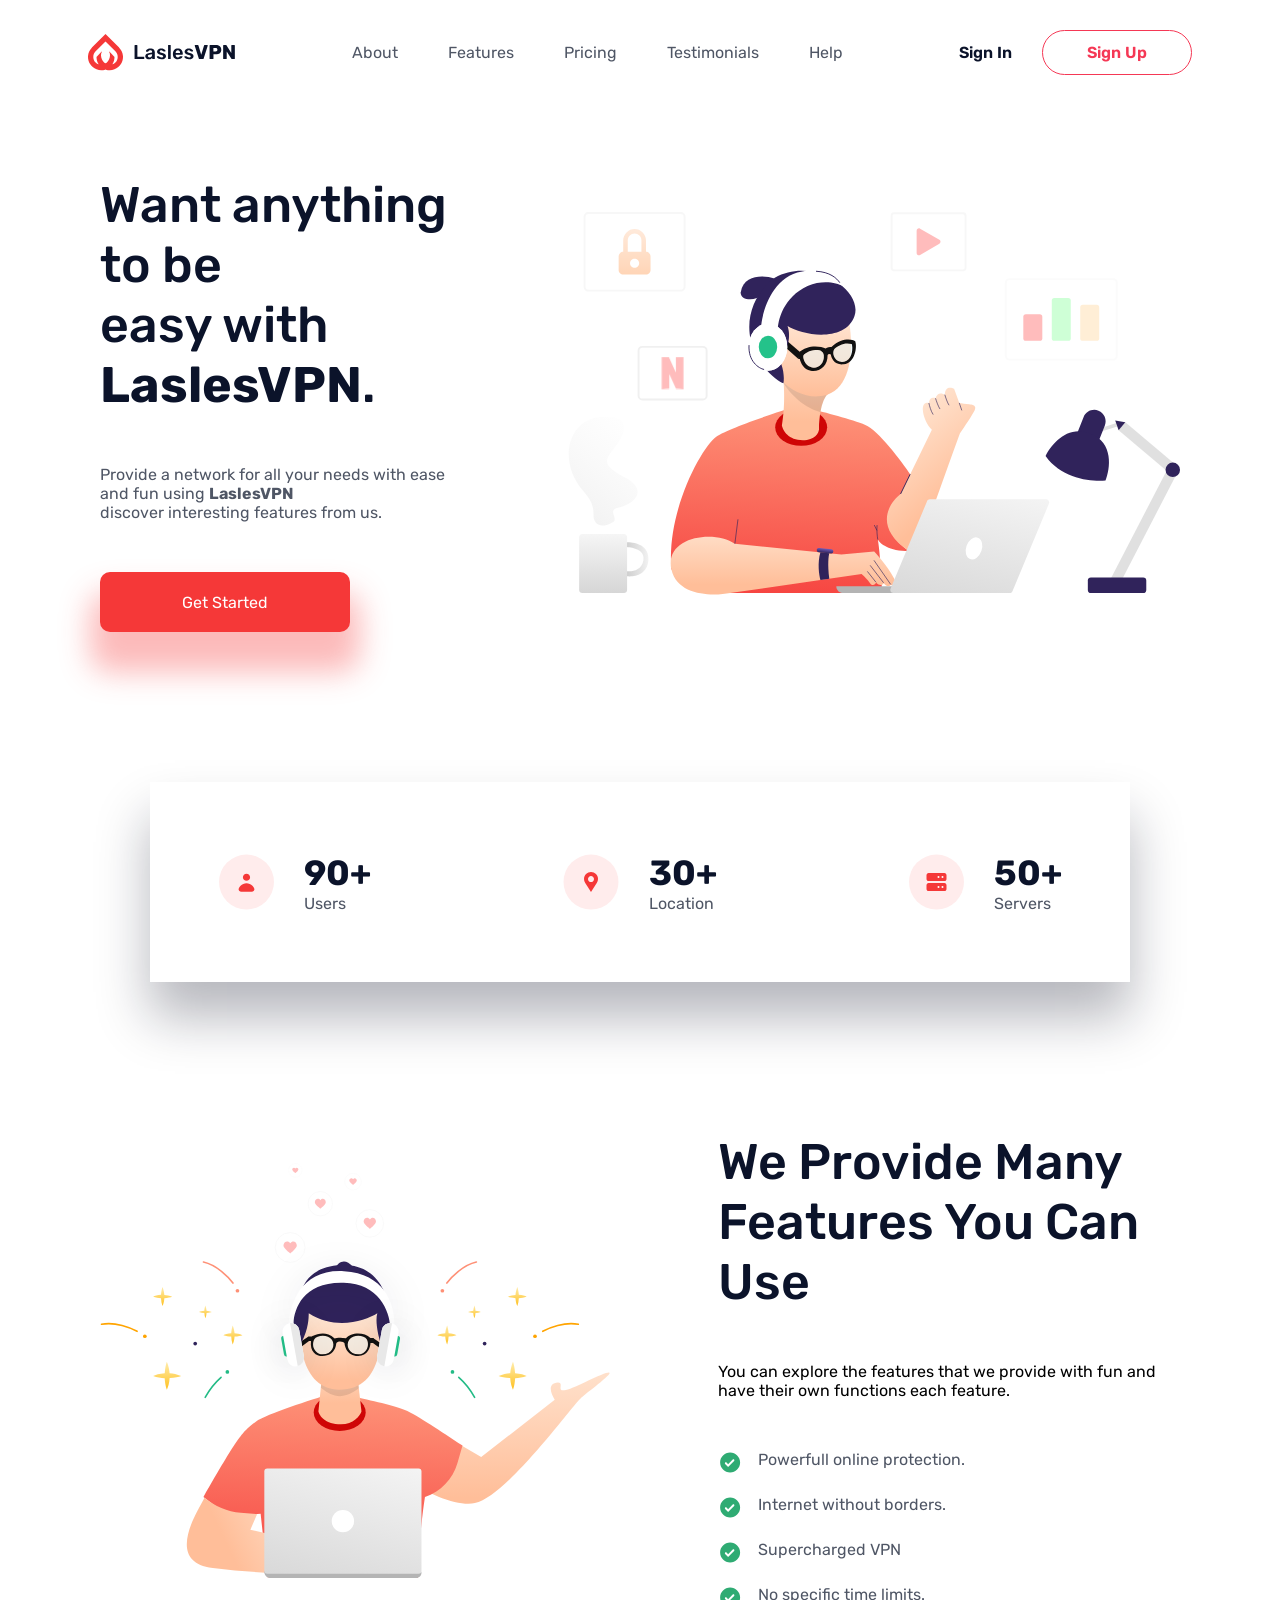
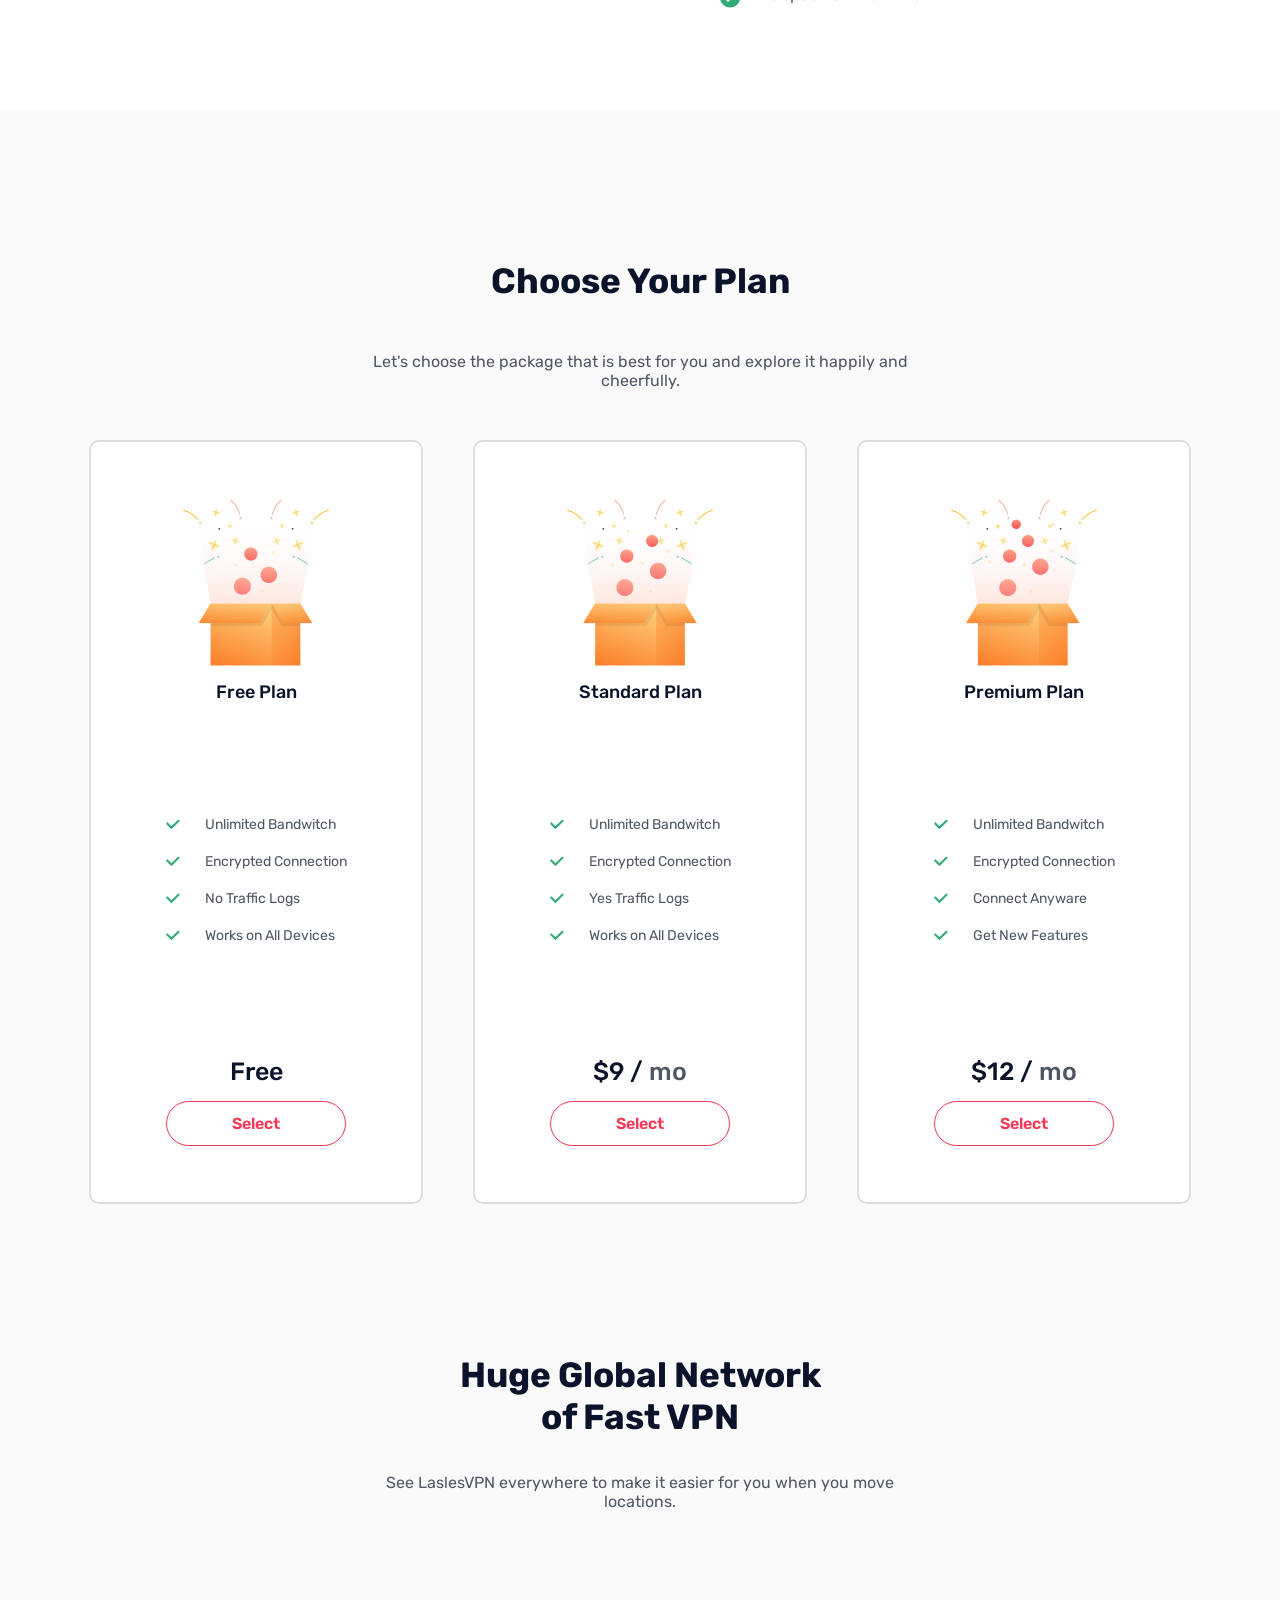
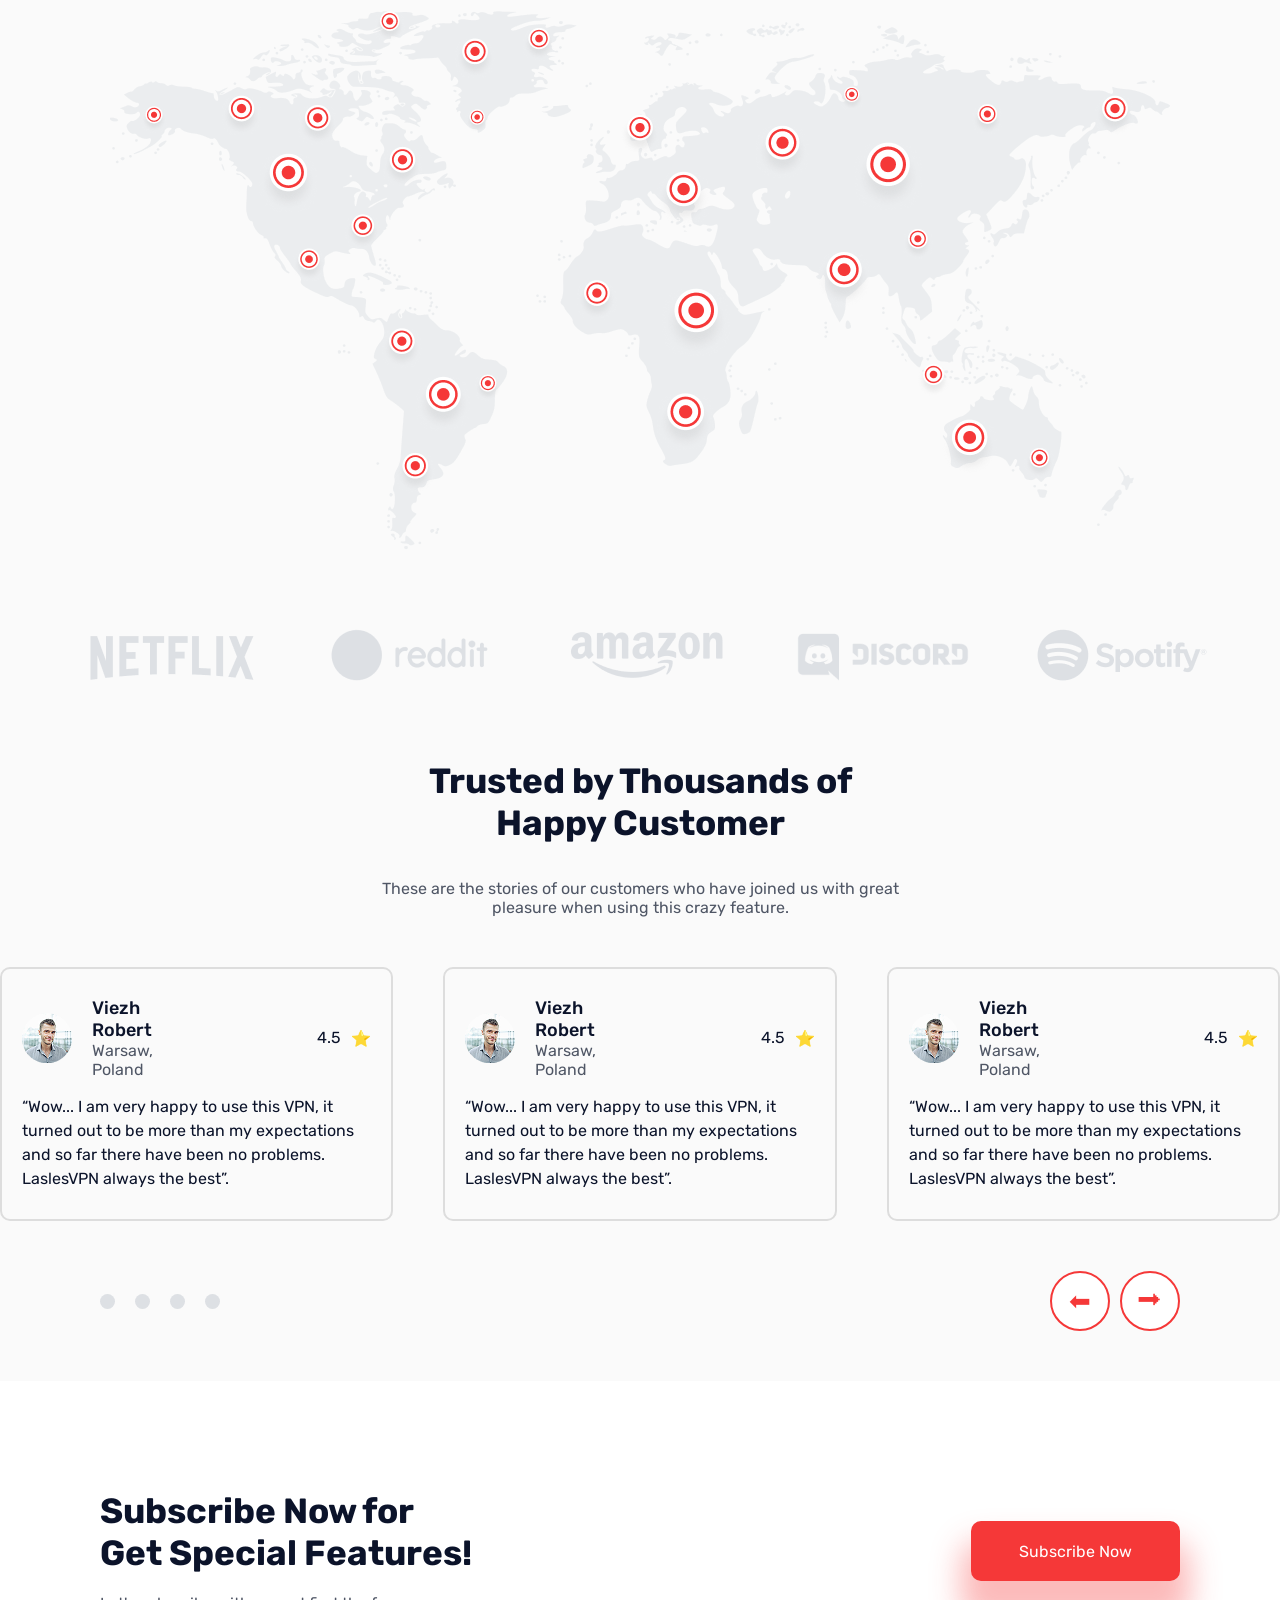
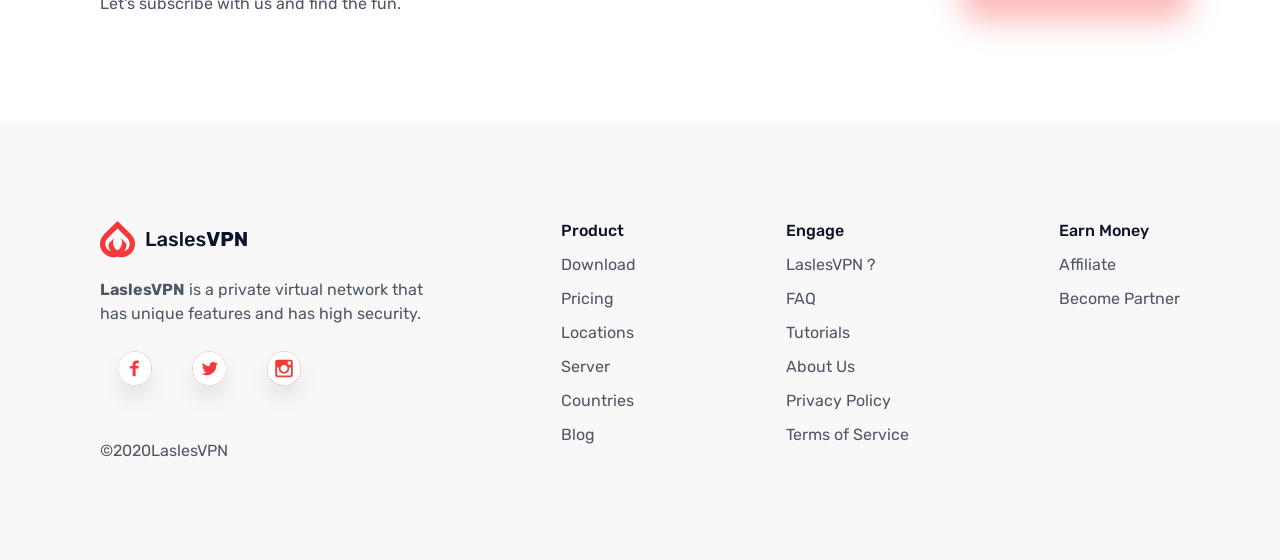
==== index.html @ 9d699ddc "Учебная практика, готовая верстка без адаптива" ====
<!DOCTYPE html>
<html lang="en">

<head>
    <meta charset="UTF-8">
    <meta name="viewport" content="width=device-width, initial-scale=1.0">
    <title>Document</title>
    <link rel="stylesheet" href="style.css">
</head>

<body>
    <section>
        <header>
            <img src="img/Logo.svg" alt="logo">
            <nav>
                <a href="#">About</a>
                <a href="#">Features</a>
                <a href="#">Pricing</a>
                <a href="#">Testimonials</a>
                <a href="#">Help</a>
            </nav>
            <dev class="sign">
                <button class="signIn">Sign In</button>
                <button class="signUp">Sign Up</button>
            </dev>
        </header>
        <section class="firstBlock">
            <div class="textFB">
                <h1>Want anything to be<br> easy with <strong>LaslesVPN</strong>.</h1>
                <h3>Provide a network for all your needs with ease and fun using <strong>LaslesVPN</strong><br> discover
                    interesting
                    features from us.</h3>
                <button class="BigRedBut">Get Started</button>
            </div>
            <img src="img/Illustration 1.svg" alt="Illustration">
        </section>
        <section class="firstDawnBlock">
            <div class="allInfoDawnBlock">
                <div class="infoDawnBlock">
                    <img src="img/Icon/user.svg" alt="">
                    <div>
                        <h2>90+</h2>
                        <h3>Users</h3>
                    </div>
                </div>
                <div class="infoDawnBlock">
                    <img src="img/Icon/location.svg" alt="location">
                    <div>
                        <h2>30+</h2>
                        <h3>Location</h3>
                    </div>
                </div>
                <div class="infoDawnBlock">
                    <img src="img/Icon/Server.svg" alt="Server">
                    <div>
                        <h2>50+</h2>
                        <h3>Servers</h3>
                    </div>
                </div>
            </div>
        </section>
        <section class="firstBlock">
            <img src="img/Illustration 2.svg" alt="Illustration">
            <div class="textFB">
                <h1>We Provide Many <br> Features You Can Use</h1>
                You can explore the features that we provide with fun and <br>have their own functions each feature.
                <div style="display: flex; flex-direction: column; gap: 20px;">
                    <div class="galochki">
                        <img src="img/Icon/Group 1120.svg" alt="ye">
                        <h3>Powerfull online protection.</h3>
                    </div>
                    <div class="galochki">
                        <img src="img/Icon/Group 1120.svg" alt="ye">
                        <h3>Internet without borders.</h3>
                    </div>
                    <div class="galochki">
                        <img src="img/Icon/Group 1120.svg" alt="ye">
                        <h3>Supercharged VPN</h3>
                    </div>
                    <div class="galochki">
                        <img src="img/Icon/Group 1120.svg" alt="ye">
                        <h3>No specific time limits.</h3>
                    </div>
                </div>
            </div>
        </section>
        <section style="background-color:#fafafa;">
            <section class="secondBlock">
                <h2>Choose Your Plan</h2>
                <h3>Let's choose the package that is best for you and explore it happily and<br> cheerfully.</h3>
                <article class="allCard">
                    <div class="card">
                        <div class="boxCard">
                            <img src="img/Free.png" alt="free">
                            <div class="titleCard">Free Plan</div>
                        </div>
                        <div class="liCard">
                            <li>
                                <img src="img/Icon/miniGalochka.svg">
                                Unlimited Bandwitch
                            </li>
                            <li>
                                <img src="img/Icon/miniGalochka.svg">
                                Encrypted Connection
                            </li>
                            <li>
                                <img src="img/Icon/miniGalochka.svg">
                                No Traffic Logs
                            </li>
                            <li>
                                <img src="img/Icon/miniGalochka.svg">
                                Works on All Devices
                            </li>
                        </div>
                        <div class="botCard">
                            <div class="price">Free</div>
                            <button class="ButCard">Select</button>
                        </div>
                    </div>
                    <div class="card">
                        <div class="boxCard">
                            <img src="img/Standard.png" alt="Standard">
                            <div class="titleCard">Standard Plan</div>
                        </div>
                        <div class="liCard">
                            <li>
                                <img src="img/Icon/miniGalochka.svg">
                                Unlimited Bandwitch
                            </li>
                            <li>
                                <img src="img/Icon/miniGalochka.svg">
                                Encrypted Connection
                            </li>
                            <li>
                                <img src="img/Icon/miniGalochka.svg">
                                Yes Traffic Logs
                            </li>
                            <li>
                                <img src="img/Icon/miniGalochka.svg">
                                Works on All Devices
                            </li>

                        </div>
                        <div class="botCard">
                            <div class="price">$9 / <g>mo</g>
                            </div>
                            <button class="ButCard">Select</button>
                        </div>
                    </div>
                    <div class="card">
                        <div class="boxCard">
                            <img src="img/Premium.png" alt="Premium">
                            <div class="titleCard">Premium Plan</div>
                        </div>
                        <div class="liCard">
                            <li>
                                <img src="img/Icon/miniGalochka.svg">
                                Unlimited Bandwitch
                            </li>
                            <li>
                                <img src="img/Icon/miniGalochka.svg">
                                Encrypted Connection
                            </li>
                            <li>
                                <img src="img/Icon/miniGalochka.svg">
                                Connect Anyware
                            </li>
                            <li>
                                <img src="img/Icon/miniGalochka.svg">
                                Get New Features
                            </li>

                        </div>
                        <div class="botCard">
                            <div class="price">$12 / <g>mo</g>
                            </div>
                            <button class="ButCard">Select</button>
                        </div>
                    </div>
                </article>
            </section>
            <section class="thirdBlock">
                <div class="centerTitle">
                    <h2>Huge Global Network <br> of Fast VPN</h2>
                    <h3>See LaslesVPN everywhere to make it easier for you when you move <br>locations.</h3>
                </div>
                <img src="img/Huge Global.png" alt="map">
            </section>
            <section class="sponsor">
                <img src="img/Sponsored.png" alt="sponsored">
            </section>
            <section class="commentSection">
                <div class="centerTitle">
                    <h2>Trusted by Thousands of <br>Happy Customer</h2>
                    <h3>These are the stories of our customers who have joined us with great <br>pleasure when using
                        this crazy feature.</h3>
                </div>
                <div class="allComment">
                    <div class="comment">
                        <div class="userComment">

                            <div class="nameUserComment">
                                <img src="img/avatar1.png" alt="avatar1">
                                <div>
                                    <div class="titleCard">Viezh Robert</div>
                                    <h3>Warsaw, Poland</h3>
                                </div>
                            </div>
                            <div class="ratingComment">
                                <div class="textComment">4.5</div>
                                ⭐
                            </div>
                        </div>
                        <div class="textComment">“Wow... I am very happy to use this VPN, it turned out to be more
                            than my expectations and so far there have been no problems. LaslesVPN always the best”.
                        </div>
                    </div>
                    <div class="comment">
                        <div class="userComment">

                            <div class="nameUserComment">
                                <img src="img/avatar1.png" alt="avatar1">
                                <div>
                                    <div class="titleCard">Viezh Robert</div>
                                    <h3>Warsaw, Poland</h3>
                                </div>
                            </div>
                            <div class="ratingComment">
                                <div class="textComment">4.5</div>
                                ⭐
                            </div>
                        </div>
                        <div class="textComment">“Wow... I am very happy to use this VPN, it turned out to be more
                            than my expectations and so far there have been no problems. LaslesVPN always the best”.
                        </div>
                    </div>
                    <div class="comment">
                        <div class="userComment">

                            <div class="nameUserComment">
                                <img src="img/avatar1.png" alt="avatar1">
                                <div>
                                    <div class="titleCard">Viezh Robert</div>
                                    <h3>Warsaw, Poland</h3>
                                </div>
                            </div>
                            <div class="ratingComment">
                                <div class="textComment">4.5</div>
                                ⭐
                            </div>
                        </div>
                        <div class="textComment">“Wow... I am very happy to use this VPN, it turned out to be more
                            than my expectations and so far there have been no problems. LaslesVPN always the best”.
                        </div>
                    </div>
                </div>
                </div>
                <div class="listComment">
                    <div class="allDot">
                        <div class="commentDot"></div>
                        <div class="commentDot"></div>
                        <div class="commentDot"></div>
                        <div class="commentDot"></div>
                    </div>
                    <div class="swipeComment">
                        <button class="arrow">⬅</button>
                        <button class="arrow">⮕</button>
                    </div>
                </div>
            </section>

        </section>
        <section class="subscribeBlock">
            <div class="textSubscribe">
                <h2>Subscribe Now for <br>Get Special Features!</h2>
                <h3>Let's subscribe with us and find the fun.</h3>
            </div>
            <div class="BigRedBut">Subscribe Now</div>
        </section>
        <footer>
            <div class="leftFooter">
                <img src="img/Logo.svg" alt="Logo">
                <h3 style="line-height: 1.5"><strong> LaslesVPN</strong> is a private virtual network that <br> has unique features and has high
                    security.
                </h3>
                <div class="messange">
                    <img src="img/Icon/Facebook.svg" alt="Facebook">
                    <img src="img/Icon/Twitter.svg" alt="Twitter">
                    <img src="img/Icon/Instagram.svg" alt="Instagram">
                </div>
                <h3>©2020LaslesVPN</h3>
            </div>
            <div class="allLinkFooter">
                <div class="linkFooter">
                    <h3 style="color: #0B132A; font-weight: 500;">Product</h3>
                    <h3><a href="#">Download</a></h3>
                    <h3><a href="#">Pricing</a></h3>
                    <h3><a href="#">Locations</a></h3>
                    <h3><a href="#">Server</a></h3>
                    <h3><a href="#">Countries</a></h3>
                    <h3><a href="#">Blog</a></h3>
                </div>
                <div class="linkFooter">
                    <h3 style="color: #0B132A; font-weight: 500;">Engage</h3>
                    <h3><a href="#">LaslesVPN ?</a></h3>
                    <h3><a href="#">FAQ</a></h3>
                    <h3><a href="#">Tutorials</a></h3>
                    <h3><a href="#">About Us</a></h3>
                    <h3><a href="#">Privacy Policy</a></h3>
                    <h3><a href="#">Terms of Service</a></h3>
                </div>
                <div class="linkFooter">
                    <h3 style="color: #0B132A; font-weight: 500;">Earn Money</h3>
                    <h3><a href="#">Affiliate</a></h3>
                    <h3><a href="#">Become Partner</a></h3>
                </div>
            </div>
        </footer>
    </section>
</body>

</html>
---- style.css ----
@import url('https://fonts.googleapis.com/css2?family=Rubik:ital,wght@0,300..900;1,300..900&display=swap');

* {
    margin: 0;
    padding: 0;
    font-family: "Rubik", sans-serif;
}

header {
    margin: 30px;
    display: flex;
    justify-content: space-around;
    align-items: center;
}

nav {
    display: flex;
    gap: 50px;
}

a {
    text-decoration: none;
    color: #4F5665;
    transition: 0.5s;
}

a:hover {
    transition: 0.5s;
    color: #000000;
}

.sign {
    display: flex;
    gap: 30px;
}

.signIn {
    color: #0B132A;
    font-size: 16px;
    font-weight: 600;
    border: none;
    background-color: #fff;
    cursor: pointer;
}

.signUp {
    width: 150px;
    height: 45px;
    color: #F53855;
    font-size: 16px;
    font-weight: 600;
    border: 1px solid #F53855;
    border-radius: 50px;
    background-color: #fff;
    cursor: pointer;
    transition: 0.4s;
}

.signUp:hover {
    background-color: #F53855;
    color: #fff;
    transition: 0.4s;
}

.firstBlock {
    display: flex;
    margin: 100px;
    align-items: center;
    justify-content: center;
    gap: 10%;
}


h1 {
    color: #0B132A;
    font-size: 50px;
    font-weight: 500;

}

h2 {
    color: #0B132A;
    font-size: 35px;
}

h3 {
    font-size: 16px;
    color: #4F5665;
    font-weight: 400;
}

.textFB {
    display: flex;
    flex-direction: column;
    gap: 50px;
    align-items: baseline;
}

span {
    font-weight: 700;
}

.BigRedBut {
    background-color: #F53838;
    border: none;
    border-radius: 10px;
    width: 250px;
    height: 60px;
    color: #fff;
    cursor: pointer;
    box-shadow: 0px 30px 30px 10px #F5383859;
    font-size: 16px;
    transition: 0.4s;
    display: flex;
    align-items: center;
    justify-content: center;
}

.BigRedBut:hover {
    transition: 0.4s;
    background-color: #ff0000;
}

.firstDawnBlock {
    margin: 150px;
    display: flex;
    justify-content: center;
    align-items: center;

    height: 200px;
    background-color: #FFF;
    box-shadow: 0px 35px 50px 0px #0d10254d;
}

.infoDawnBlock {
    display: flex;
    gap: 30px;
    justify-content: center;
}

.allInfoDawnBlock {
    display: flex;
    gap: 15vw;

}

.galochki {
    display: flex;
    gap: 15px;
}

.secondBlock {

    padding: 150px;
    display: flex;
    flex-direction: column;
    gap: 50px;
    justify-content: center;
    align-items: center;
    text-align: center;
}

.card {
    height: 760px;
    width: 330px;
    background-color: #fff;
    border: 2px solid #DDDDDD;
    border-radius: 10px;
    display: flex;
    flex-direction: column;
    justify-content: space-around;
    align-items: center;


}

.titleCard {
    font-size: 18px;
    font-weight: 500;
    color: #0B132A;
}

.boxCard {
    display: flex;
    flex-direction: column;
    gap: 15px;

}

li {
    display: flex;
    gap: 25px;
    list-style-type: none;
    font-size: 14px;
    color: #4F5665;
}

.price {
    font-size: 25px;
    font-weight: 500;
    color: #0B132A;
}

.ButCard {
    width: 180px;
    height: 45px;
    color: #F53855;
    font-size: 16px;
    font-weight: 600;
    border: 1px solid #F53855;
    border-radius: 50px;
    background-color: #fff;
    cursor: pointer;
    transition: 0.4s;

}

.ButCard:hover {
    background-color: #F53838;
    color: #fff;
    transition: 0.4s;
    box-shadow: 0px 15px 50px 10px #F5383859;
}

.liCard {
    display: flex;
    flex-direction: column;
    gap: 20px;
}

.botCard {
    display: flex;
    flex-direction: column;
    gap: 15px;
}

.allCard {
    display: flex;
    gap: 50px;
}

g {
    color: #4F5665;
}

.centerTitle {
    display: flex;
    flex-direction: column;
    justify-content: center;
    align-items: center;
    text-align: center;
    gap: 35px;
}

.thirdBlock {

    display: flex;
    flex-direction: column;
    align-items: center;
    gap: 100px;

}

.sponsor {
    display: flex;
    justify-content: center;
}


.comment {
    padding: 20px;
    width: 380px;
    height: 210px;
    border: 2px solid #DDDDDD;
    border-radius: 10px;
    display: flex;
    flex-direction: column;
    justify-content: space-around;
}

.ratingComment {
    display: flex;
    align-items: center;
    gap: 10px;
}

.userComment {
    display: flex;
    align-items: center;
    justify-content: space-around;
    gap: 120px;


}

.nameUserComment {
    display: flex;
    align-items: center;
    justify-content: center;
    gap: 20px;
}

.textComment {
    color: #0B132A;
    font-size: 16px;
    line-height: 1.5
}

.commentSection {
    display: flex;
    flex-direction: column;
    gap: 50px;
}

.allComment {
    display: flex;
    justify-content: center;
    gap: 50px;
}

.commentDot {
    background-color: #DDE0E4;
    width: 15px;
    height: 15px;
    border-radius: 100px;
}

.allDot {
    display: flex;
    gap: 20px;
}

.arrow {
    color: #F53838;
    font-size: 26px;
    display: flex;
    align-items: center;
    justify-content: center;
    height: 60px;
    width: 60px;
    border: 2px solid #F53838;
    border-radius: 100px;
    background-color: #fff;
    cursor: pointer;
    transition: 0.4s;
}

.arrow:hover {
    background-color: #F53838;
    color: #fff;
}

.swipeComment {
    display: flex;
    align-items: center;
    justify-content: center;
    gap: 10px;

}

.listComment {
    padding-right: 100px;
    padding-left: 100px;
    display: flex;
    justify-content: space-between;
    align-items: center;
    margin-bottom: 50px;
}

.subscribeBlock {
    padding: 100px;
    display: flex;
    justify-content: space-between;
    align-items: center;
}

footer {
    background-color: #F8F8F8;
    display: flex;
    padding: 100px;
    justify-content: space-between;
}


.textSubscribe {
    width: 1040px;
    height: 140px;
    display: flex;
    flex-direction: column;
    justify-content: center;
    gap: 20px;

}

.allLinkFooter {
    display: flex;
    gap: 150px;
}

.linkFooter {
    display: flex;
    flex-direction: column;
    gap: 15px
}

.leftFooter {
    display: flex;
    flex-direction: column;
    align-items: baseline;
    gap: 20px;
}
@media (min-width: 992px) and (max-width: 1199px) {

.header {
        flex-direction :column ; /* Изменение направления на колонку */
        align-items:center ; /* Центрирование элементов по оси Y */
}
    
.firstBlock {
        margin-left:auto ;
        margin-right:auto ;
        margin-top :80px ; /* Уменьшение отступа */
        margin-bottom :80px ; /* Уменьшение отступа */
        gap :5% ; /* Уменьшение промежутка между элементами */
        flex-direction :column ; /* Изменение направления на колонку */
}
    
.secondBlock, .thirdBlock, .commentSection, .subscribeBlock, footer {  
       padding-top :80 px ;
       padding-bottom :80 px ;
}
    
.card {
        height :600px ; /* Уменьшение высоты карточки */
        width :300px ; /* Уменьшение ширины карточки */
}
    
.titleCard, .price {  
       font-size :20 px ; /* Увеличение размера шрифта заголовка карточки и цены */
}
    
.commentSection {  
       padding-left :20% ; /* Увеличение отступа слева для секции комментариев */
       padding-right :20% ; /* Увеличение отступа справа для секции комментариев */
}
    
.textSubscribe {  
       width:auto ;
       height:auto ;
       gap:auto ;
}
    
.allLinkFooter {  
       gap:auto ;
}
    
.linkFooter {  
       gap:auto ;
}
    
.leftFooter {  
       gap:auto ;
}
}
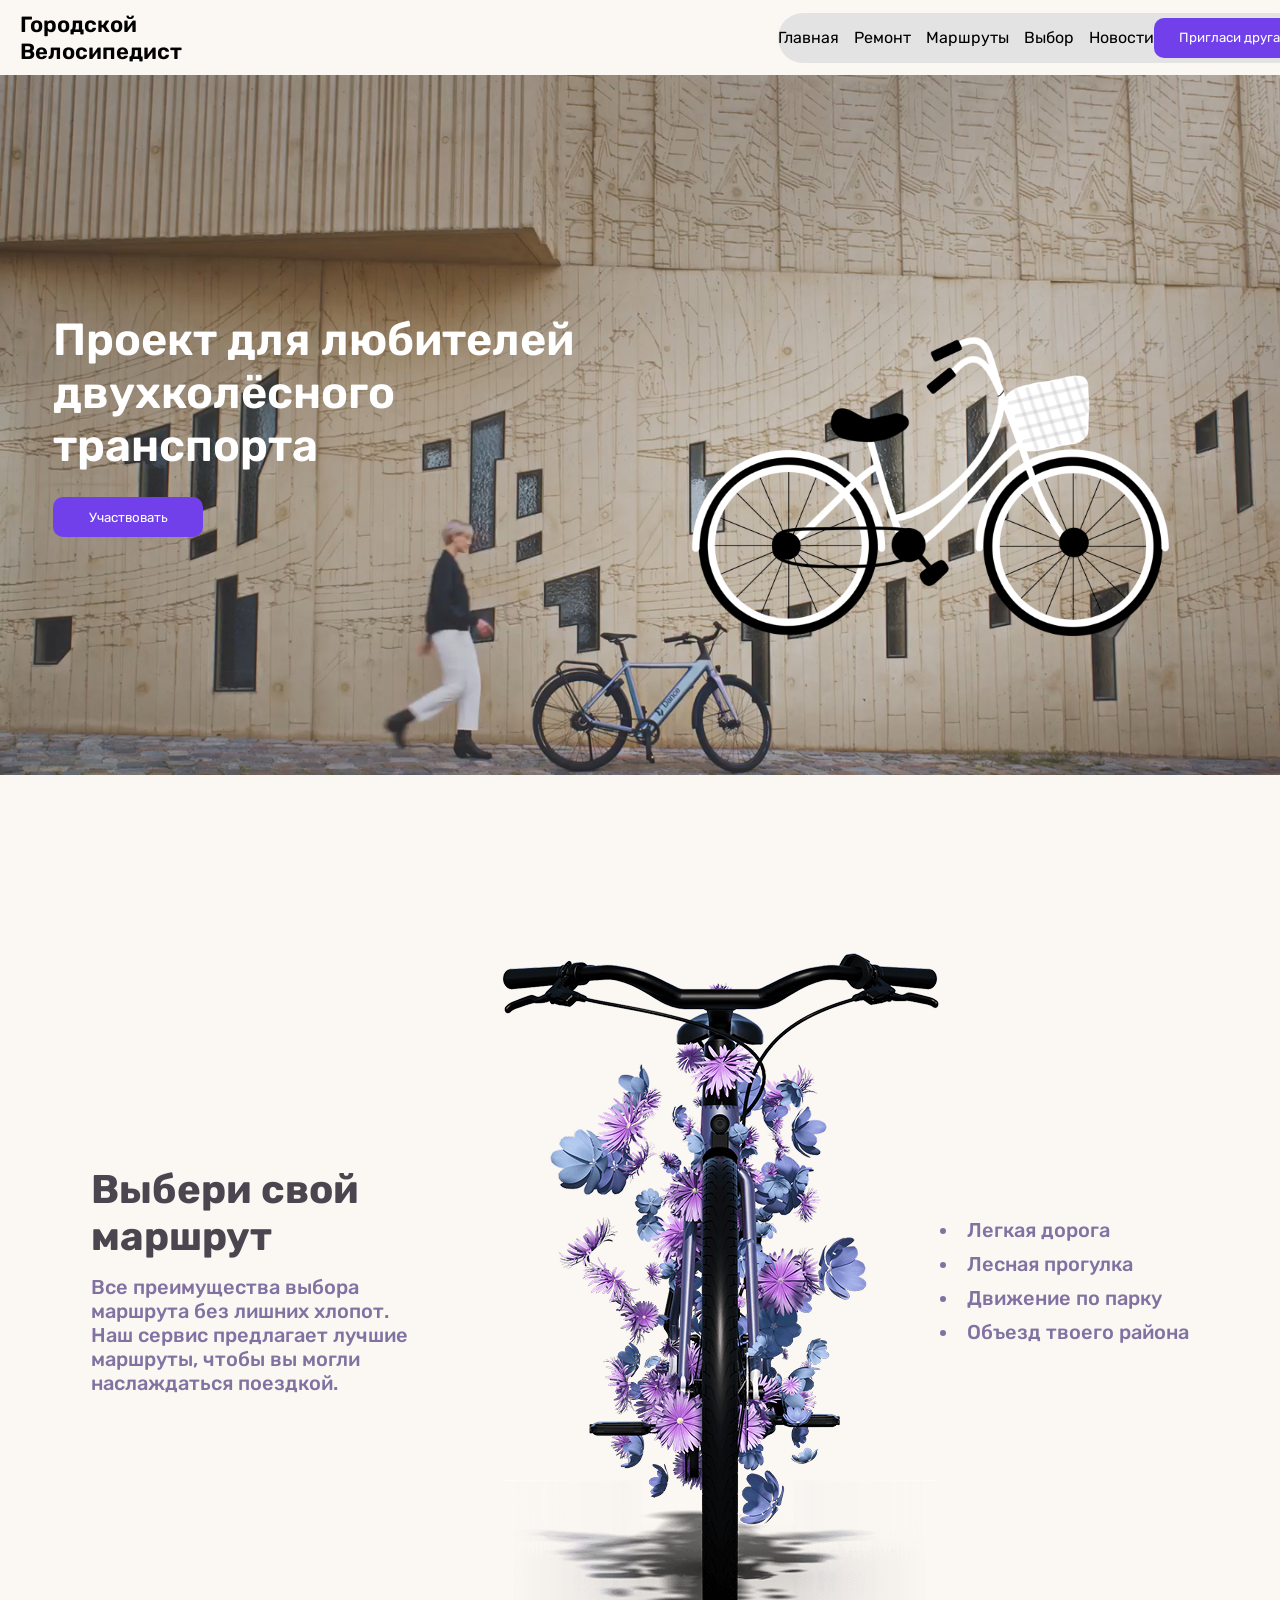
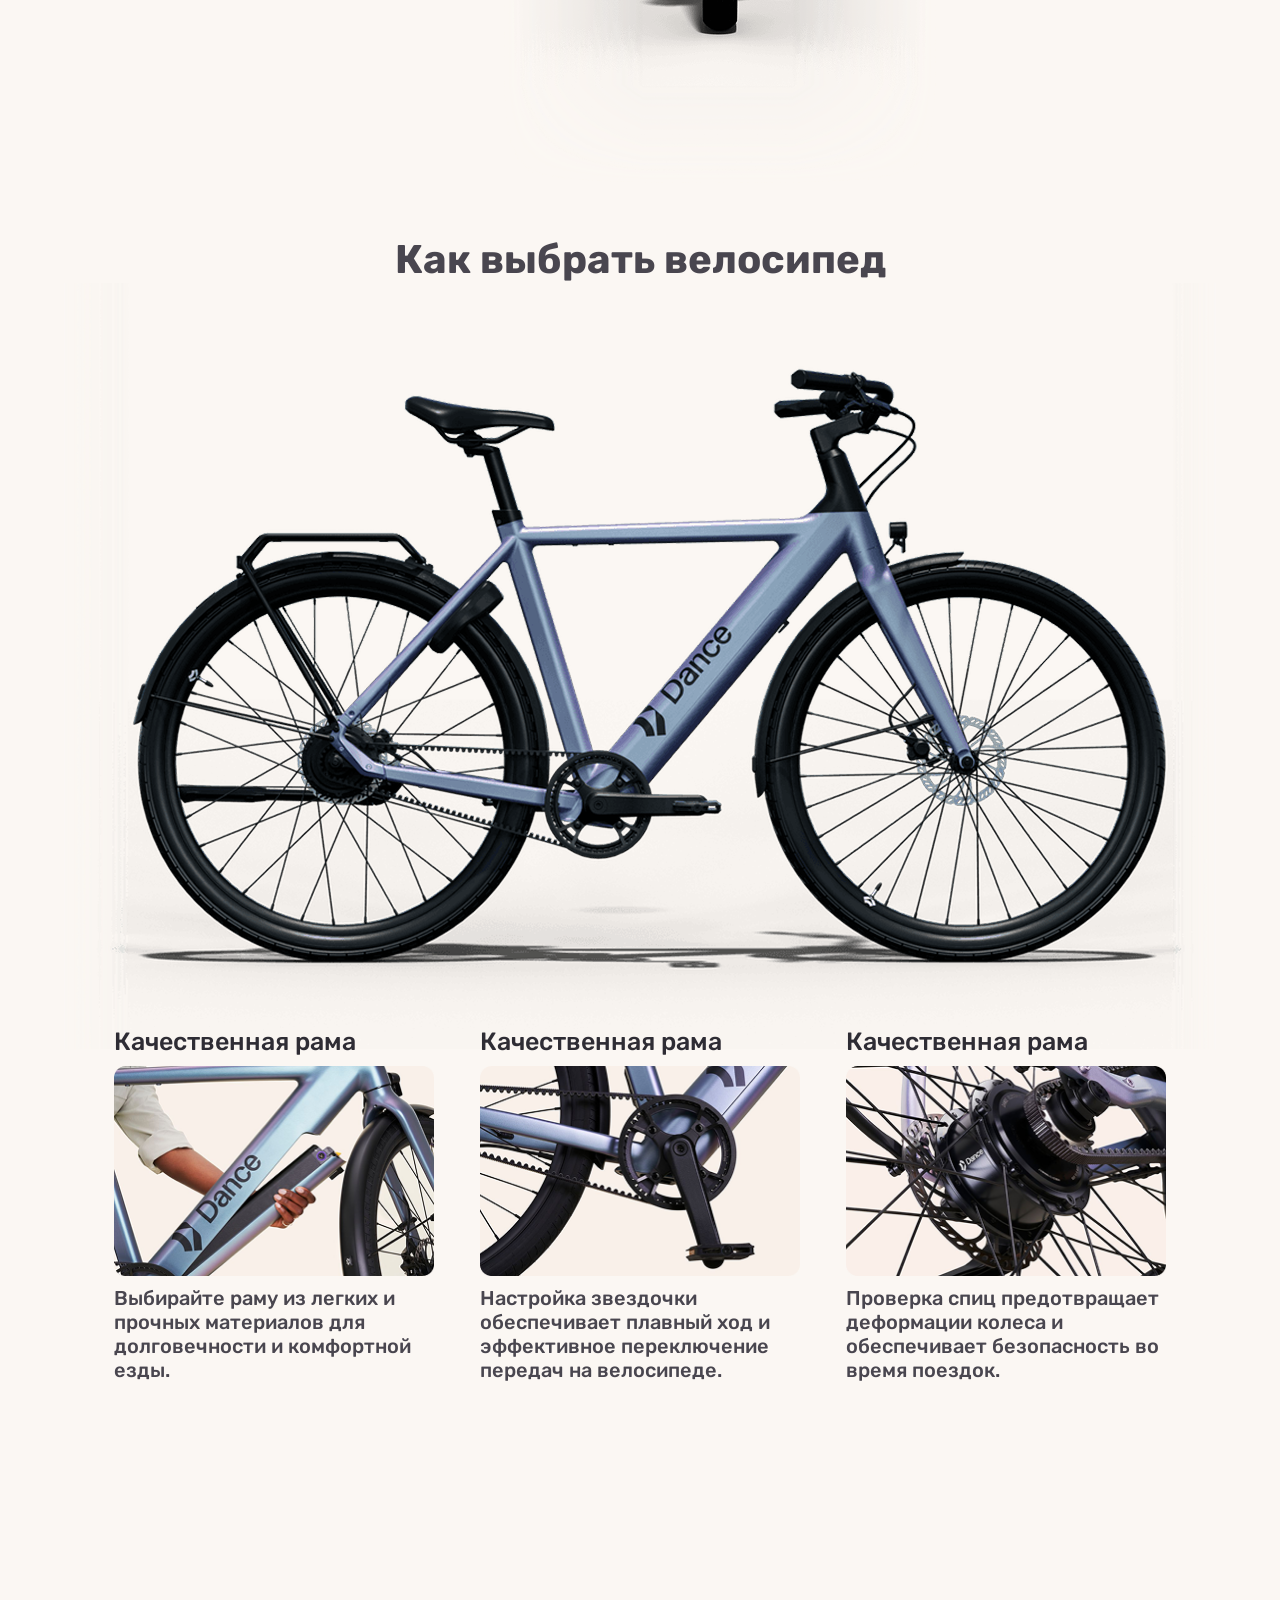
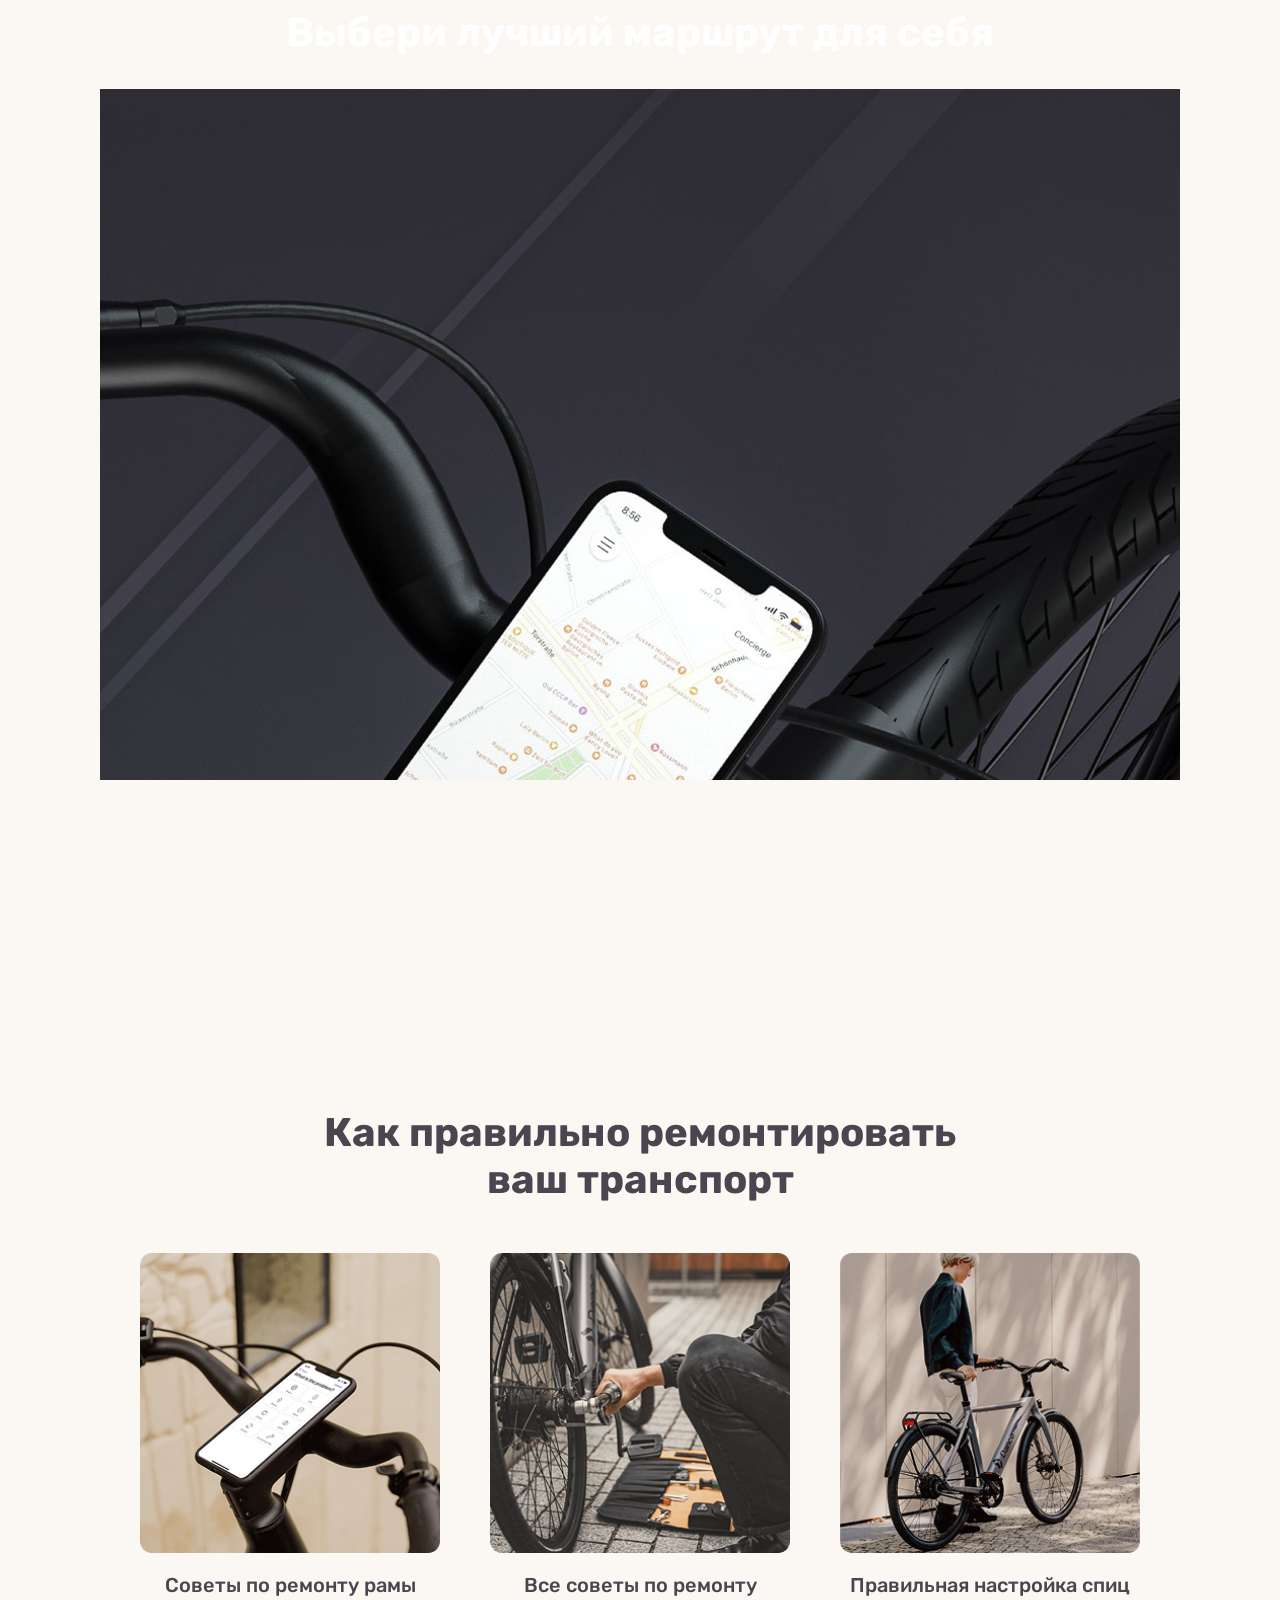
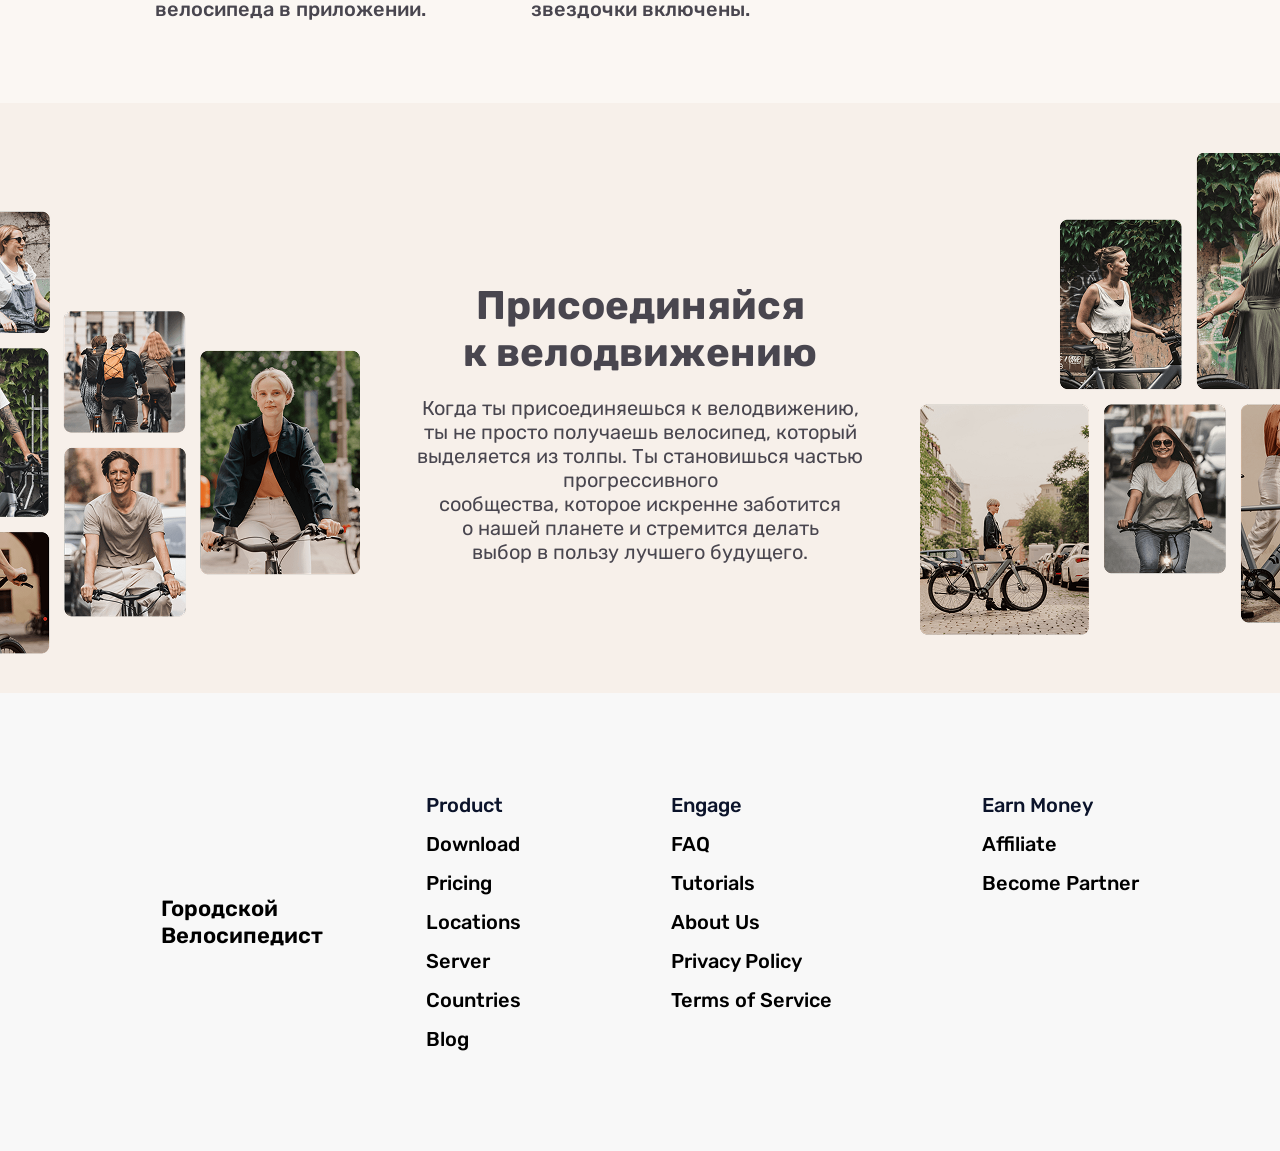
==== commit 15bd6e6d: "Сайт с великами уч практика" ====
--- a/index.html
+++ b/index.html
@@ -4,291 +4,132 @@
 <head>
     <meta charset="UTF-8">
     <meta name="viewport" content="width=device-width, initial-scale=1.0">
-    <title>Document</title>
+    <title>Городской Велосипедист</title>
     <link rel="stylesheet" href="style.css">
 </head>
 
 <body>
     <section>
         <header>
-            <img src="img/Logo.svg" alt="logo">
-            <nav>
-                <a href="#">About</a>
-                <a href="#">Features</a>
-                <a href="#">Pricing</a>
-                <a href="#">Testimonials</a>
-                <a href="#">Help</a>
-            </nav>
-            <dev class="sign">
-                <button class="signIn">Sign In</button>
-                <button class="signUp">Sign Up</button>
-            </dev>
+            <div class="nameLogo">Городской <br> Велосипедист</div>
+            <div class="navBar">
+                <nav>
+                    <a href="index.html">Главная</a>
+                    <a href="repair.html">Ремонт</a>
+                    <a href="#">Маршруты</a>
+                    <a href="#">Выбор</a>
+                    <a href="news.html">Новости</a>
+                </nav>
+                <button class="but">Пригласи друга</button>
+            </div>
         </header>
         <section class="firstBlock">
-            <div class="textFB">
-                <h1>Want anything to be<br> easy with <strong>LaslesVPN</strong>.</h1>
-                <h3>Provide a network for all your needs with ease and fun using <strong>LaslesVPN</strong><br> discover
-                    interesting
-                    features from us.</h3>
-                <button class="BigRedBut">Get Started</button>
+            <div class="infoFirst">
+                <div style="display: flex; flex-direction: column; gap: 25px;">
+                    <h1 style="color: #fff;">Проект для любителей<br>двухколёсного<br>транспорта</h1>
+                    <button class="but">Участвовать</button>
+                </div>
+                <img src="img/bike.png" alt="">
             </div>
-            <img src="img/Illustration 1.svg" alt="Illustration">
         </section>
-        <section class="firstDawnBlock">
-            <div class="allInfoDawnBlock">
-                <div class="infoDawnBlock">
-                    <img src="img/Icon/user.svg" alt="">
-                    <div>
-                        <h2>90+</h2>
-                        <h3>Users</h3>
+        <section class="secondBlock">
+            <div class="leftBikeSecond">
+                <h2>Выбери свой <br>маршрут</h2>
+                <h3>Все преимущества выбора <br> маршрута без лишних хлопот. <br> Наш сервис предлагает лучшие
+                    <br>маршруты, чтобы вы
+                    могли <br> наслаждаться поездкой.
+                </h3>
+            </div>
+            <div class="bikeSecondBlock">
+                <img src="img/biketwo.png" alt="bike">
+                <div class="liBikeSecond">
+                    <h3>
+                        <li> Легкая дорога</li>
+                    </h3>
+                    <h3>
+                        <li>Лесная прогулка </li>
+                    </h3>
+                    <h3>
+                        <li>Движение по парку</li>
+                    </h3>
+                    <h3>
+                        <li>Объезд твоего района</li>
+                    </h3>
+                </div>
+            </div>
+        </section>
+
+        <section class="threeBlock">
+            <div>
+                <div class="upThreeBlock">
+                    <h2>Как выбрать велосипед</h2>
+                    <img src="img/bikeThree.png" alt="bikeThree">
+                </div>
+                <div class="allCardChoiceBike">
+                    <div class="cardChoiceBike">
+                        <h4>Качественная рама</h4>
+                        <img src="img/rama.png" alt="rama">
+                        <h5>Выбирайте раму из легких и прочных материалов для долговечности и комфортной
+                            езды.
+                        </h5>
                     </div>
-                </div>
-                <div class="infoDawnBlock">
-                    <img src="img/Icon/location.svg" alt="location">
-                    <div>
-                        <h2>30+</h2>
-                        <h3>Location</h3>
+                    <div class="cardChoiceBike">
+                        <h4>Качественная рама</h4>
+                        <img src="img/star.png" alt="star">
+                        <h5>Настройка звездочки обеспечивает плавный ход и эффективное переключение передач
+                            на велосипеде.
+                        </h5>
                     </div>
-                </div>
-                <div class="infoDawnBlock">
-                    <img src="img/Icon/Server.svg" alt="Server">
-                    <div>
-                        <h2>50+</h2>
-                        <h3>Servers</h3>
+                    <div class="cardChoiceBike">
+                        <h4>Качественная рама</h4>
+                        <img src="img/spitca.png" alt="spitca">
+                        <h5>Проверка спиц предотвращает деформации колеса и обеспечивает безопасность во время поездок.
+                        </h5>
                     </div>
                 </div>
             </div>
         </section>
-        <section class="firstBlock">
-            <img src="img/Illustration 2.svg" alt="Illustration">
-            <div class="textFB">
-                <h1>We Provide Many <br> Features You Can Use</h1>
-                You can explore the features that we provide with fun and <br>have their own functions each feature.
-                <div style="display: flex; flex-direction: column; gap: 20px;">
-                    <div class="galochki">
-                        <img src="img/Icon/Group 1120.svg" alt="ye">
-                        <h3>Powerfull online protection.</h3>
-                    </div>
-                    <div class="galochki">
-                        <img src="img/Icon/Group 1120.svg" alt="ye">
-                        <h3>Internet without borders.</h3>
-                    </div>
-                    <div class="galochki">
-                        <img src="img/Icon/Group 1120.svg" alt="ye">
-                        <h3>Supercharged VPN</h3>
-                    </div>
-                    <div class="galochki">
-                        <img src="img/Icon/Group 1120.svg" alt="ye">
-                        <h3>No specific time limits.</h3>
-                    </div>
+
+        <section class="mapBlock">
+            <h2 style="color: #fff;">Выбери лучший маршрут для себя</h2>
+        </section>
+
+        <section class="repairBlock">
+            <div>
+                <h2>Как правильно ремонтировать <br>
+                    ваш транспорт</h2>
+            </div>
+            <div class="allCardRepair">
+                <div class="cardRepair">
+                    <img src="img/repairOne.png" alt="repairOne">
+                    <h5>Cоветы по ремонту рамы велосипеда в приложении.</h5>
+                </div>
+                <div class="cardRepair">
+                    <img src="img/repairTwo.png" alt="repairTwo">
+                    <h5>Все советы по ремонту звездочки включены.</h5>
+                </div>
+                <div class="cardRepair">
+                    <img src="img/repairThree.png" alt="repairThree">
+                    <h5>Правильная настройка спиц</h5>
                 </div>
             </div>
         </section>
-        <section style="background-color:#fafafa;">
-            <section class="secondBlock">
-                <h2>Choose Your Plan</h2>
-                <h3>Let's choose the package that is best for you and explore it happily and<br> cheerfully.</h3>
-                <article class="allCard">
-                    <div class="card">
-                        <div class="boxCard">
-                            <img src="img/Free.png" alt="free">
-                            <div class="titleCard">Free Plan</div>
-                        </div>
-                        <div class="liCard">
-                            <li>
-                                <img src="img/Icon/miniGalochka.svg">
-                                Unlimited Bandwitch
-                            </li>
-                            <li>
-                                <img src="img/Icon/miniGalochka.svg">
-                                Encrypted Connection
-                            </li>
-                            <li>
-                                <img src="img/Icon/miniGalochka.svg">
-                                No Traffic Logs
-                            </li>
-                            <li>
-                                <img src="img/Icon/miniGalochka.svg">
-                                Works on All Devices
-                            </li>
-                        </div>
-                        <div class="botCard">
-                            <div class="price">Free</div>
-                            <button class="ButCard">Select</button>
-                        </div>
-                    </div>
-                    <div class="card">
-                        <div class="boxCard">
-                            <img src="img/Standard.png" alt="Standard">
-                            <div class="titleCard">Standard Plan</div>
-                        </div>
-                        <div class="liCard">
-                            <li>
-                                <img src="img/Icon/miniGalochka.svg">
-                                Unlimited Bandwitch
-                            </li>
-                            <li>
-                                <img src="img/Icon/miniGalochka.svg">
-                                Encrypted Connection
-                            </li>
-                            <li>
-                                <img src="img/Icon/miniGalochka.svg">
-                                Yes Traffic Logs
-                            </li>
-                            <li>
-                                <img src="img/Icon/miniGalochka.svg">
-                                Works on All Devices
-                            </li>
+        <section class="lastBlock">
 
-                        </div>
-                        <div class="botCard">
-                            <div class="price">$9 / <g>mo</g>
-                            </div>
-                            <button class="ButCard">Select</button>
-                        </div>
-                    </div>
-                    <div class="card">
-                        <div class="boxCard">
-                            <img src="img/Premium.png" alt="Premium">
-                            <div class="titleCard">Premium Plan</div>
-                        </div>
-                        <div class="liCard">
-                            <li>
-                                <img src="img/Icon/miniGalochka.svg">
-                                Unlimited Bandwitch
-                            </li>
-                            <li>
-                                <img src="img/Icon/miniGalochka.svg">
-                                Encrypted Connection
-                            </li>
-                            <li>
-                                <img src="img/Icon/miniGalochka.svg">
-                                Connect Anyware
-                            </li>
-                            <li>
-                                <img src="img/Icon/miniGalochka.svg">
-                                Get New Features
-                            </li>
+            <img src="img/DawnRight.png">
+            <div class="textLastBlock">
+                <h2>Присоединяйся <br> к велодвижению</h2>
+                <h3 style="color: #49464F; font-weight: 400;">Когда ты присоединяешься к велодвижению, <br> ты не просто
+                    получаешь велосипед, который <br> выделяется из
+                    толпы. Ты становишься частью прогрессивного <br>сообщества, которое искренне заботится <br> о нашей
+                    планете и стремится делать<br> выбор в пользу лучшего будущего.</h3>
+            </div>
+            <img src="img/DawnLeft.png">
 
-                        </div>
-                        <div class="botCard">
-                            <div class="price">$12 / <g>mo</g>
-                            </div>
-                            <button class="ButCard">Select</button>
-                        </div>
-                    </div>
-                </article>
-            </section>
-            <section class="thirdBlock">
-                <div class="centerTitle">
-                    <h2>Huge Global Network <br> of Fast VPN</h2>
-                    <h3>See LaslesVPN everywhere to make it easier for you when you move <br>locations.</h3>
-                </div>
-                <img src="img/Huge Global.png" alt="map">
-            </section>
-            <section class="sponsor">
-                <img src="img/Sponsored.png" alt="sponsored">
-            </section>
-            <section class="commentSection">
-                <div class="centerTitle">
-                    <h2>Trusted by Thousands of <br>Happy Customer</h2>
-                    <h3>These are the stories of our customers who have joined us with great <br>pleasure when using
-                        this crazy feature.</h3>
-                </div>
-                <div class="allComment">
-                    <div class="comment">
-                        <div class="userComment">
-
-                            <div class="nameUserComment">
-                                <img src="img/avatar1.png" alt="avatar1">
-                                <div>
-                                    <div class="titleCard">Viezh Robert</div>
-                                    <h3>Warsaw, Poland</h3>
-                                </div>
-                            </div>
-                            <div class="ratingComment">
-                                <div class="textComment">4.5</div>
-                                ⭐
-                            </div>
-                        </div>
-                        <div class="textComment">“Wow... I am very happy to use this VPN, it turned out to be more
-                            than my expectations and so far there have been no problems. LaslesVPN always the best”.
-                        </div>
-                    </div>
-                    <div class="comment">
-                        <div class="userComment">
-
-                            <div class="nameUserComment">
-                                <img src="img/avatar1.png" alt="avatar1">
-                                <div>
-                                    <div class="titleCard">Viezh Robert</div>
-                                    <h3>Warsaw, Poland</h3>
-                                </div>
-                            </div>
-                            <div class="ratingComment">
-                                <div class="textComment">4.5</div>
-                                ⭐
-                            </div>
-                        </div>
-                        <div class="textComment">“Wow... I am very happy to use this VPN, it turned out to be more
-                            than my expectations and so far there have been no problems. LaslesVPN always the best”.
-                        </div>
-                    </div>
-                    <div class="comment">
-                        <div class="userComment">
-
-                            <div class="nameUserComment">
-                                <img src="img/avatar1.png" alt="avatar1">
-                                <div>
-                                    <div class="titleCard">Viezh Robert</div>
-                                    <h3>Warsaw, Poland</h3>
-                                </div>
-                            </div>
-                            <div class="ratingComment">
-                                <div class="textComment">4.5</div>
-                                ⭐
-                            </div>
-                        </div>
-                        <div class="textComment">“Wow... I am very happy to use this VPN, it turned out to be more
-                            than my expectations and so far there have been no problems. LaslesVPN always the best”.
-                        </div>
-                    </div>
-                </div>
-                </div>
-                <div class="listComment">
-                    <div class="allDot">
-                        <div class="commentDot"></div>
-                        <div class="commentDot"></div>
-                        <div class="commentDot"></div>
-                        <div class="commentDot"></div>
-                    </div>
-                    <div class="swipeComment">
-                        <button class="arrow">⬅</button>
-                        <button class="arrow">⮕</button>
-                    </div>
-                </div>
-            </section>
-
-        </section>
-        <section class="subscribeBlock">
-            <div class="textSubscribe">
-                <h2>Subscribe Now for <br>Get Special Features!</h2>
-                <h3>Let's subscribe with us and find the fun.</h3>
-            </div>
-            <div class="BigRedBut">Subscribe Now</div>
         </section>
         <footer>
             <div class="leftFooter">
-                <img src="img/Logo.svg" alt="Logo">
-                <h3 style="line-height: 1.5"><strong> LaslesVPN</strong> is a private virtual network that <br> has unique features and has high
-                    security.
-                </h3>
-                <div class="messange">
-                    <img src="img/Icon/Facebook.svg" alt="Facebook">
-                    <img src="img/Icon/Twitter.svg" alt="Twitter">
-                    <img src="img/Icon/Instagram.svg" alt="Instagram">
-                </div>
-                <h3>©2020LaslesVPN</h3>
+                <div class="nameLogo">Городской <br> Велосипедист</div>
             </div>
             <div class="allLinkFooter">
                 <div class="linkFooter">
@@ -302,12 +143,12 @@
                 </div>
                 <div class="linkFooter">
                     <h3 style="color: #0B132A; font-weight: 500;">Engage</h3>
-                    <h3><a href="#">LaslesVPN ?</a></h3>
-                    <h3><a href="#">FAQ</a></h3>
-                    <h3><a href="#">Tutorials</a></h3>
-                    <h3><a href="#">About Us</a></h3>
-                    <h3><a href="#">Privacy Policy</a></h3>
-                    <h3><a href="#">Terms of Service</a></h3>
+                    
+                    <h5><a href="#">FAQ</a></h5>
+                    <h5><a href="#">Tutorials</a></h5>
+                    <h5><a href="#">About Us</a></h5>
+                    <h5><a href="#">Privacy Policy</a></h5>
+                    <h5><a href="#">Terms of Service</a></h5>
                 </div>
                 <div class="linkFooter">
                     <h3 style="color: #0B132A; font-weight: 500;">Earn Money</h3>
--- a/style.css
+++ b/style.css
@@ -4,461 +4,337 @@
     margin: 0;
     padding: 0;
     font-family: "Rubik", sans-serif;
+
+}
+
+body {
+    background-color: #FBF7F3;
 }
 
 header {
-    margin: 30px;
     display: flex;
     justify-content: space-around;
-    align-items: center;
+    gap: 45vw;
+    background-color: #FBF7F3;
+    height: 75px;
+    align-items: center;
+
+}
+
+.nameLogo {
+    font-weight: 600;
+    font-size: 22px;
+    margin: 20px;
+}
+
+.navBar {
+    display: flex;
+    justify-content: space-around;
+    background-color: #e3e3e3;
+    width: 800px;
+    height: 50px;
+    align-items: center;
+    border-radius: 50px;
+
 }
 
 nav {
     display: flex;
-    gap: 50px;
+    gap: 15px;
+    justify-content: center;
 }
 
 a {
     text-decoration: none;
-    color: #4F5665;
-    transition: 0.5s;
-}
-
-a:hover {
-    transition: 0.5s;
-    color: #000000;
-}
-
-.sign {
-    display: flex;
-    gap: 30px;
-}
-
-.signIn {
-    color: #0B132A;
-    font-size: 16px;
+    color: #000;
+   
+}
+
+.but {
+    background-color: #7140EB;
+    width: 150px;
+    height: 40px;
+    color: #fff;
+    border-radius: 10px;
+    border: none;
+    cursor: pointer;
+}
+
+.firstBlock {
+    background: url(img/phoneFirstBlock.png) center / contain no-repeat;
+    background-size: cover;
+    width: 100%;
+    height: 700px;
+    display: flex;
+    align-items: center;
+
+}
+
+.infoFirst {
+    display: flex;
+
+    align-items: center;
+    width: 100%;
+    justify-content: space-evenly;
+}
+
+h1 {
+    font-size: 45px;
     font-weight: 600;
-    border: none;
-    background-color: #fff;
-    cursor: pointer;
-}
-
-.signUp {
-    width: 150px;
-    height: 45px;
-    color: #F53855;
-    font-size: 16px;
-    font-weight: 600;
-    border: 1px solid #F53855;
-    border-radius: 50px;
-    background-color: #fff;
-    cursor: pointer;
-    transition: 0.4s;
-}
-
-.signUp:hover {
-    background-color: #F53855;
-    color: #fff;
-    transition: 0.4s;
-}
-
-.firstBlock {
-    display: flex;
+}
+
+.firstBlock>.infoFirst>img {
+    width: 600px;
+    height: 600px;
+}
+
+h2 {
+    color: #49464F;
+    font-size: 40px;
+}
+
+.secondBlock {
+    padding: 5 0px;
+
+    display: flex;
+    justify-content: space-evenly;
+    align-items: center;
+}
+
+.bikeSecondBlock {
+    display: flex;
+    align-items: center;
+}
+
+h3 {
+    color: #8172A2;
+    font-size: 20px;
+    font-weight: 500;
+}
+
+.liBikeSecond {
+    display: flex;
+    flex-direction: column;
+    gap: 10px;
+}
+
+.leftBikeSecond {
+    display: flex;
+    flex-direction: column;
+    gap: 15px;
+}
+
+.threeBlock {
+    padding: 50px;
+    display: flex;
+    justify-content: center;
+    align-items: center;
+}
+
+.upThreeBlock {
+    display: flex;
+    flex-direction: column;
+    align-items: center;
+
+}
+
+.cardChoiceBike {
+    display: flex;
+    flex-direction: column;
+    justify-content: center;
+    gap: 10px;
+    width: 320px;
+    height: 210px;
+}
+
+.cardChoiceBike>img {
+    width: 320px;
+    height: 210px;
+}
+
+h4 {
+    color: #2E2C34;
+    font-size: 25px;
+    font-weight: 500;
+}
+
+h5 {
+    color: #49464F;
+    font-size: 20px;
+    font-weight: 500;
+}
+
+.allCardChoiceBike {
+    display: flex;
+    justify-content: space-between;
+    padding: 50px;
+
+}
+
+.mapBlock {
     margin: 100px;
-    align-items: center;
-    justify-content: center;
-    gap: 10%;
-}
-
-
-h1 {
-    color: #0B132A;
-    font-size: 50px;
-    font-weight: 500;
-
-}
-
-h2 {
-    color: #0B132A;
-    font-size: 35px;
-}
-
-h3 {
-    font-size: 16px;
-    color: #4F5665;
-    font-weight: 400;
-}
-
-.textFB {
-    display: flex;
-    flex-direction: column;
-    gap: 50px;
+    background: url(img/map.png) center / contain no-repeat;
+    height: 850px;
+    text-align: center;
+    padding: 100px;
+}
+
+.repairBlock {
+    padding: 50px;
+    display: flex;
+    justify-content: space-around;
+    flex-direction: column;
+    align-items: center;
+    gap: 50px;
+    text-align: center;
+    margin: 100px;
+}
+
+.cardRepair {
+    display: flex;
+    flex-direction: column;
+    width: 300px;
+    height: 300px;
+    gap: 20px;
+    text-align: center;
+}
+
+.allCardRepair {
+    display: flex;
+    gap: 50px;
+}
+
+
+.textLastBlock {
+
+    display: flex;
+    flex-direction: column;
+    gap: 20px;
+}
+
+
+.lastBlock {
+    background-color: #F7F0EA;
+    padding-top: 50px;
+    display: flex;
+    justify-content: space-between;
+    align-items: center;
+    text-align: center;
+}
+
+footer {
+    background-color: #F8F8F8;
+    display: flex;
+    padding: 100px;
+    justify-content: space-around;
+    align-items: center;
+}
+
+
+
+
+.allLinkFooter {
+    display: flex;
+    gap: 150px;
+}
+
+.linkFooter {
+    display: flex;
+    flex-direction: column;
+    gap: 15px
+}
+
+.leftFooter {
+    display: flex;
+    flex-direction: column;
     align-items: baseline;
-}
-
-span {
-    font-weight: 700;
-}
-
-.BigRedBut {
-    background-color: #F53838;
-    border: none;
-    border-radius: 10px;
-    width: 250px;
-    height: 60px;
-    color: #fff;
-    cursor: pointer;
-    box-shadow: 0px 30px 30px 10px #F5383859;
-    font-size: 16px;
-    transition: 0.4s;
-    display: flex;
-    align-items: center;
-    justify-content: center;
-}
-
-.BigRedBut:hover {
-    transition: 0.4s;
-    background-color: #ff0000;
-}
-
-.firstDawnBlock {
-    margin: 150px;
-    display: flex;
-    justify-content: center;
-    align-items: center;
-
-    height: 200px;
-    background-color: #FFF;
-    box-shadow: 0px 35px 50px 0px #0d10254d;
-}
-
-.infoDawnBlock {
-    display: flex;
-    gap: 30px;
-    justify-content: center;
-}
-
-.allInfoDawnBlock {
-    display: flex;
-    gap: 15vw;
-
-}
-
-.galochki {
+    gap: 20px;
+}
+
+.repairFB{
+    padding: 50px;
+    display: flex;
+    justify-content: space-between;
+    align-items: center;
+}
+
+.repairFB > img{
+    width: 600px;
+}
+
+.textTitle{
     display: flex;
     gap: 15px;
-}
-
-.secondBlock {
-
-    padding: 150px;
-    display: flex;
-    flex-direction: column;
-    gap: 50px;
-    justify-content: center;
-    align-items: center;
-    text-align: center;
-}
-
-.card {
-    height: 760px;
-    width: 330px;
-    background-color: #fff;
-    border: 2px solid #DDDDDD;
-    border-radius: 10px;
-    display: flex;
-    flex-direction: column;
-    justify-content: space-around;
-    align-items: center;
-
-
-}
-
-.titleCard {
+    flex-direction: column;
+}
+
+.titleRepairCard{
     font-size: 18px;
     font-weight: 500;
-    color: #0B132A;
-}
-
-.boxCard {
-    display: flex;
-    flex-direction: column;
-    gap: 15px;
-
-}
-
-li {
-    display: flex;
-    gap: 25px;
-    list-style-type: none;
-    font-size: 14px;
-    color: #4F5665;
-}
-
-.price {
-    font-size: 25px;
-    font-weight: 500;
-    color: #0B132A;
-}
-
-.ButCard {
-    width: 180px;
-    height: 45px;
-    color: #F53855;
-    font-size: 16px;
-    font-weight: 600;
-    border: 1px solid #F53855;
-    border-radius: 50px;
+}
+
+.repairCard{
+    display: flex;
+    flex-direction: column;
+    gap: 20px;
+    width: 270px;
     background-color: #fff;
-    cursor: pointer;
-    transition: 0.4s;
-
-}
-
-.ButCard:hover {
-    background-color: #F53838;
-    color: #fff;
-    transition: 0.4s;
-    box-shadow: 0px 15px 50px 10px #F5383859;
-}
-
-.liCard {
-    display: flex;
-    flex-direction: column;
-    gap: 20px;
-}
-
-.botCard {
-    display: flex;
-    flex-direction: column;
-    gap: 15px;
-}
-
-.allCard {
-    display: flex;
-    gap: 50px;
-}
-
-g {
-    color: #4F5665;
-}
-
-.centerTitle {
-    display: flex;
-    flex-direction: column;
-    justify-content: center;
-    align-items: center;
-    text-align: center;
-    gap: 35px;
-}
-
-.thirdBlock {
-
-    display: flex;
-    flex-direction: column;
-    align-items: center;
-    gap: 100px;
-
-}
-
-.sponsor {
-    display: flex;
-    justify-content: center;
-}
-
-
-.comment {
     padding: 20px;
-    width: 380px;
-    height: 210px;
-    border: 2px solid #DDDDDD;
+}
+
+.descriptionInfoRepairCard{
+    display: flex;
+    justify-content: center;
+    align-items: center;
+    background-color: #7140EB;
+    width: 75px;
+    height: 25px;
     border-radius: 10px;
-    display: flex;
-    flex-direction: column;
-    justify-content: space-around;
-}
-
-.ratingComment {
-    display: flex;
-    align-items: center;
-    gap: 10px;
-}
-
-.userComment {
-    display: flex;
-    align-items: center;
-    justify-content: space-around;
-    gap: 120px;
-
-
-}
-
-.nameUserComment {
-    display: flex;
-    align-items: center;
-    justify-content: center;
-    gap: 20px;
-}
-
-.textComment {
-    color: #0B132A;
-    font-size: 16px;
-    line-height: 1.5
-}
-
-.commentSection {
-    display: flex;
-    flex-direction: column;
-    gap: 50px;
-}
-
-.allComment {
-    display: flex;
-    justify-content: center;
-    gap: 50px;
-}
-
-.commentDot {
-    background-color: #DDE0E4;
-    width: 15px;
-    height: 15px;
-    border-radius: 100px;
-}
-
-.allDot {
-    display: flex;
-    gap: 20px;
-}
-
-.arrow {
-    color: #F53838;
-    font-size: 26px;
-    display: flex;
-    align-items: center;
-    justify-content: center;
-    height: 60px;
-    width: 60px;
-    border: 2px solid #F53838;
-    border-radius: 100px;
-    background-color: #fff;
-    cursor: pointer;
-    transition: 0.4s;
-}
-
-.arrow:hover {
-    background-color: #F53838;
-    color: #fff;
-}
-
-.swipeComment {
-    display: flex;
-    align-items: center;
-    justify-content: center;
-    gap: 10px;
-
-}
-
-.listComment {
-    padding-right: 100px;
-    padding-left: 100px;
+}
+
+.infoRepairCard{
     display: flex;
     justify-content: space-between;
-    align-items: center;
-    margin-bottom: 50px;
-}
-
-.subscribeBlock {
-    padding: 100px;
-    display: flex;
-    justify-content: space-between;
-    align-items: center;
-}
-
-footer {
-    background-color: #F8F8F8;
-    display: flex;
-    padding: 100px;
-    justify-content: space-between;
-}
-
-
-.textSubscribe {
-    width: 1040px;
-    height: 140px;
-    display: flex;
-    flex-direction: column;
-    justify-content: center;
-    gap: 20px;
-
-}
-
-.allLinkFooter {
-    display: flex;
-    gap: 150px;
-}
-
-.linkFooter {
-    display: flex;
-    flex-direction: column;
-    gap: 15px
-}
-
-.leftFooter {
-    display: flex;
-    flex-direction: column;
-    align-items: baseline;
-    gap: 20px;
-}
-@media (min-width: 992px) and (max-width: 1199px) {
-
-.header {
-        flex-direction :column ; /* Изменение направления на колонку */
-        align-items:center ; /* Центрирование элементов по оси Y */
-}
-    
-.firstBlock {
-        margin-left:auto ;
-        margin-right:auto ;
-        margin-top :80px ; /* Уменьшение отступа */
-        margin-bottom :80px ; /* Уменьшение отступа */
-        gap :5% ; /* Уменьшение промежутка между элементами */
-        flex-direction :column ; /* Изменение направления на колонку */
-}
-    
-.secondBlock, .thirdBlock, .commentSection, .subscribeBlock, footer {  
-       padding-top :80 px ;
-       padding-bottom :80 px ;
-}
-    
-.card {
-        height :600px ; /* Уменьшение высоты карточки */
-        width :300px ; /* Уменьшение ширины карточки */
-}
-    
-.titleCard, .price {  
-       font-size :20 px ; /* Увеличение размера шрифта заголовка карточки и цены */
-}
-    
-.commentSection {  
-       padding-left :20% ; /* Увеличение отступа слева для секции комментариев */
-       padding-right :20% ; /* Увеличение отступа справа для секции комментариев */
-}
-    
-.textSubscribe {  
-       width:auto ;
-       height:auto ;
-       gap:auto ;
-}
-    
-.allLinkFooter {  
-       gap:auto ;
-}
-    
-.linkFooter {  
-       gap:auto ;
-}
-    
-.leftFooter {  
-       gap:auto ;
-}
+}
+
+.upAllRepairCard{
+    display: flex;
+    justify-content: center;
+    gap: 50px;
+}
+
+
+.allRepairCard{
+    display: flex;
+    flex-direction: column;
+    justify-content: center;
+    gap: 20px;
+}
+
+.repairSB{
+    padding: 50px;
+    display: flex;
+    flex-direction: column;
+    align-items: center;
+    gap: 50px;
+}
+
+.repairTB{
+    align-items: center;
+    padding: 50px;
+    display: flex;
+    flex-direction: column;
+    justify-content: center;
+    gap: 50px;
+}
+
+.repairTB > div > img{
+    width: 15%;
+}
+
+.repairTB > div {
+    display: flex;
+    justify-content: center;
+    align-items: center;
+    gap: 20px;
 }
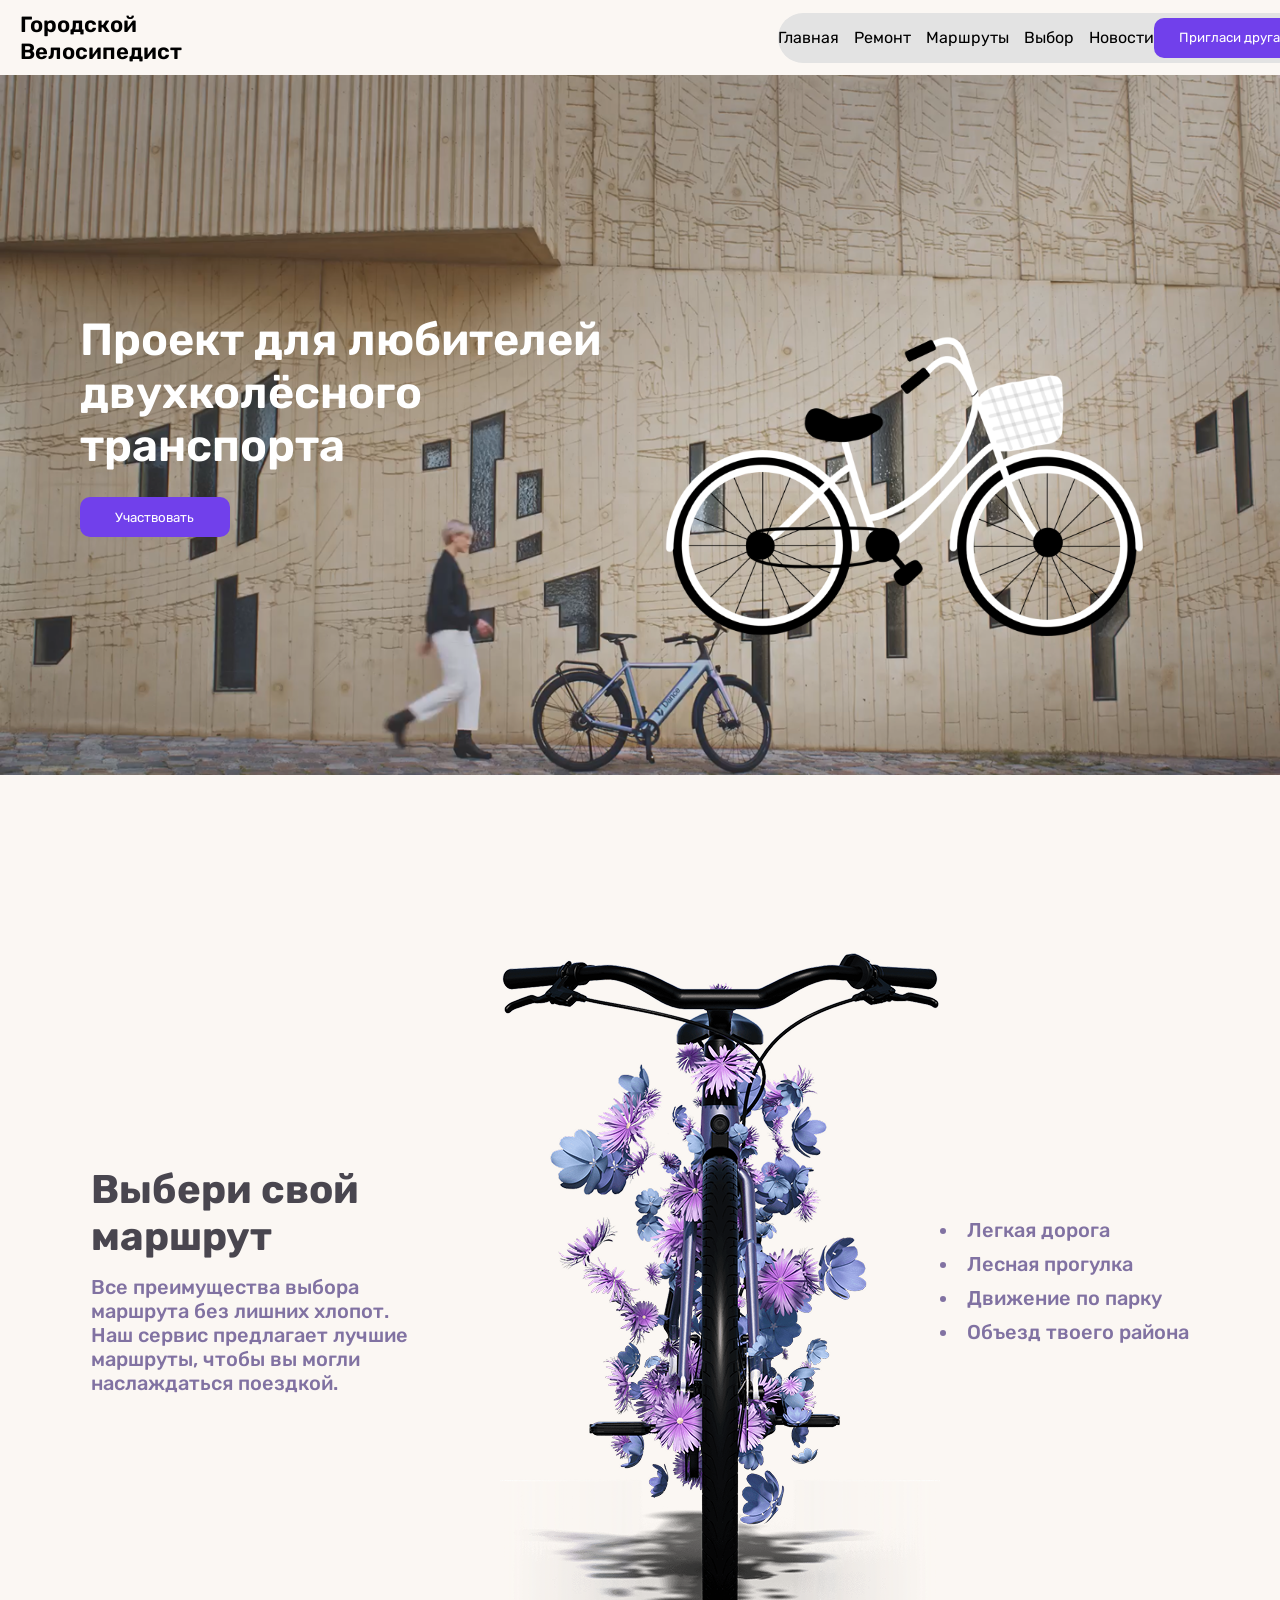
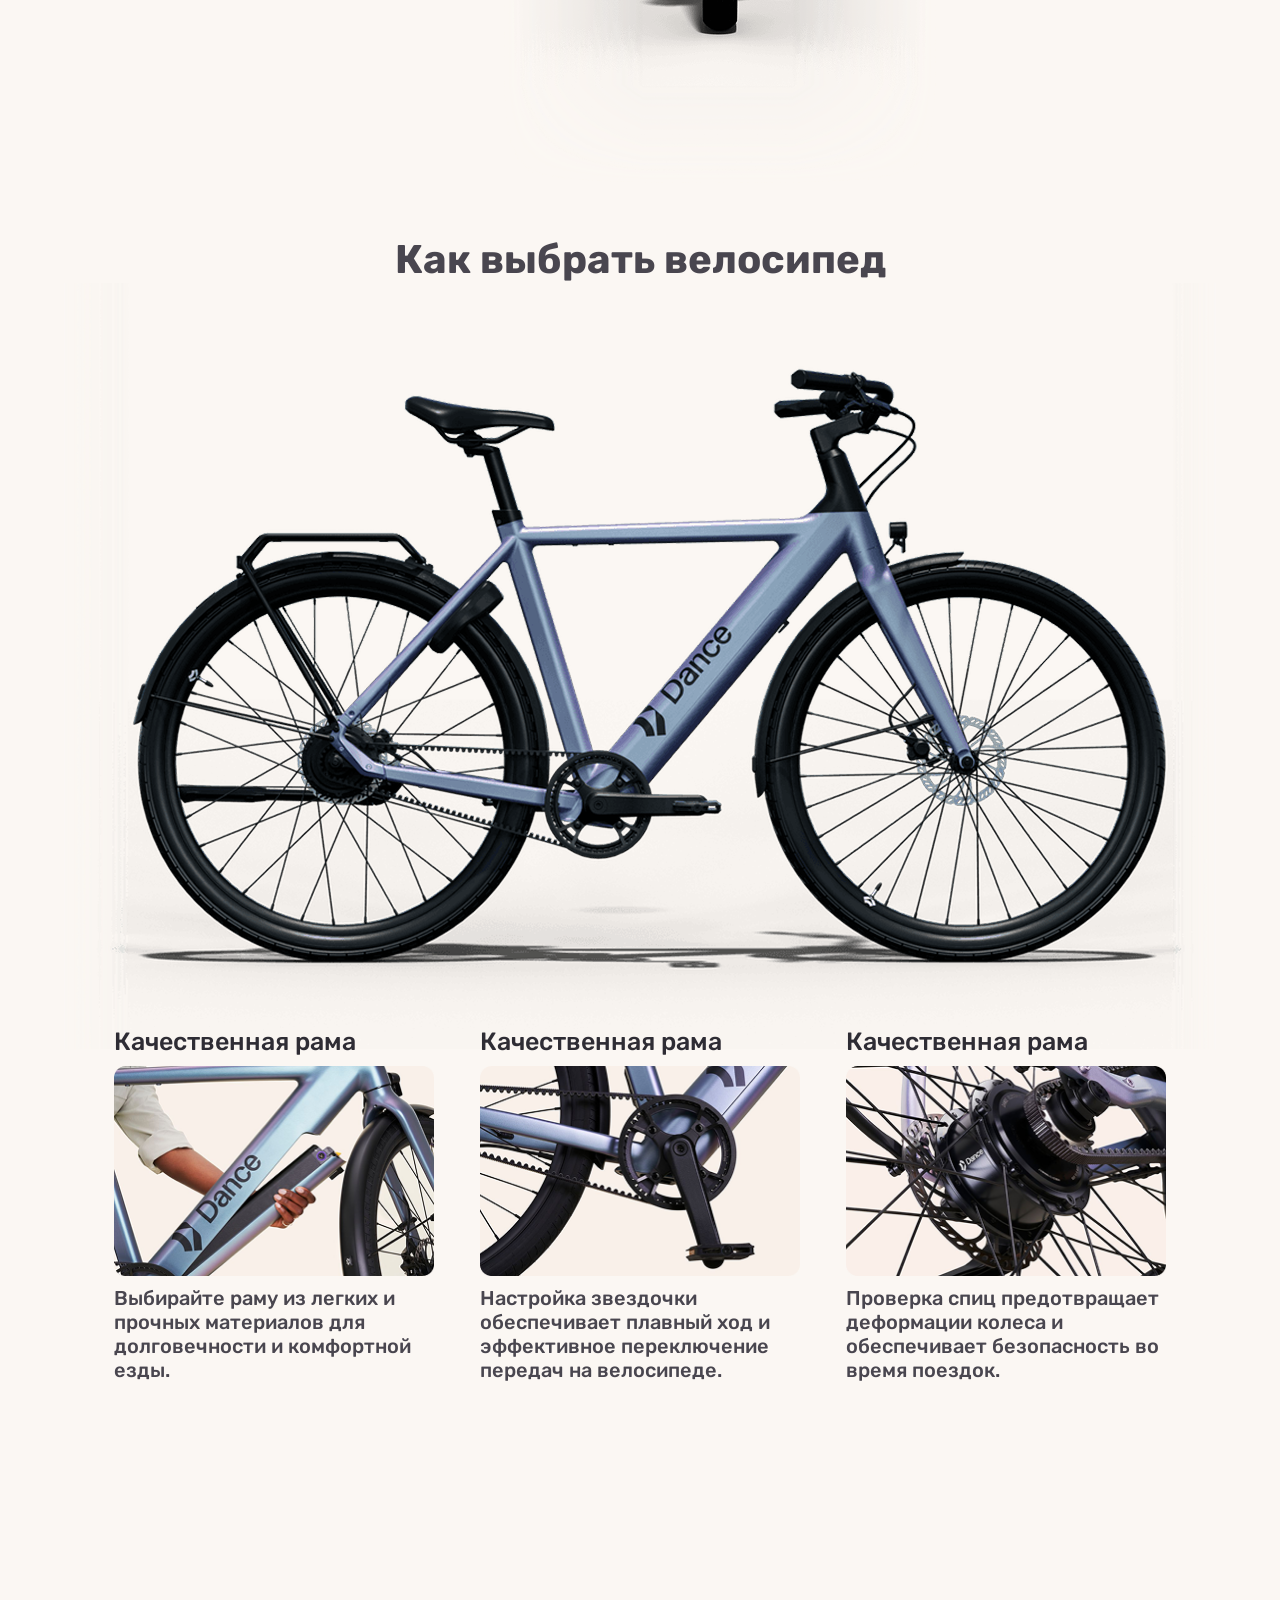
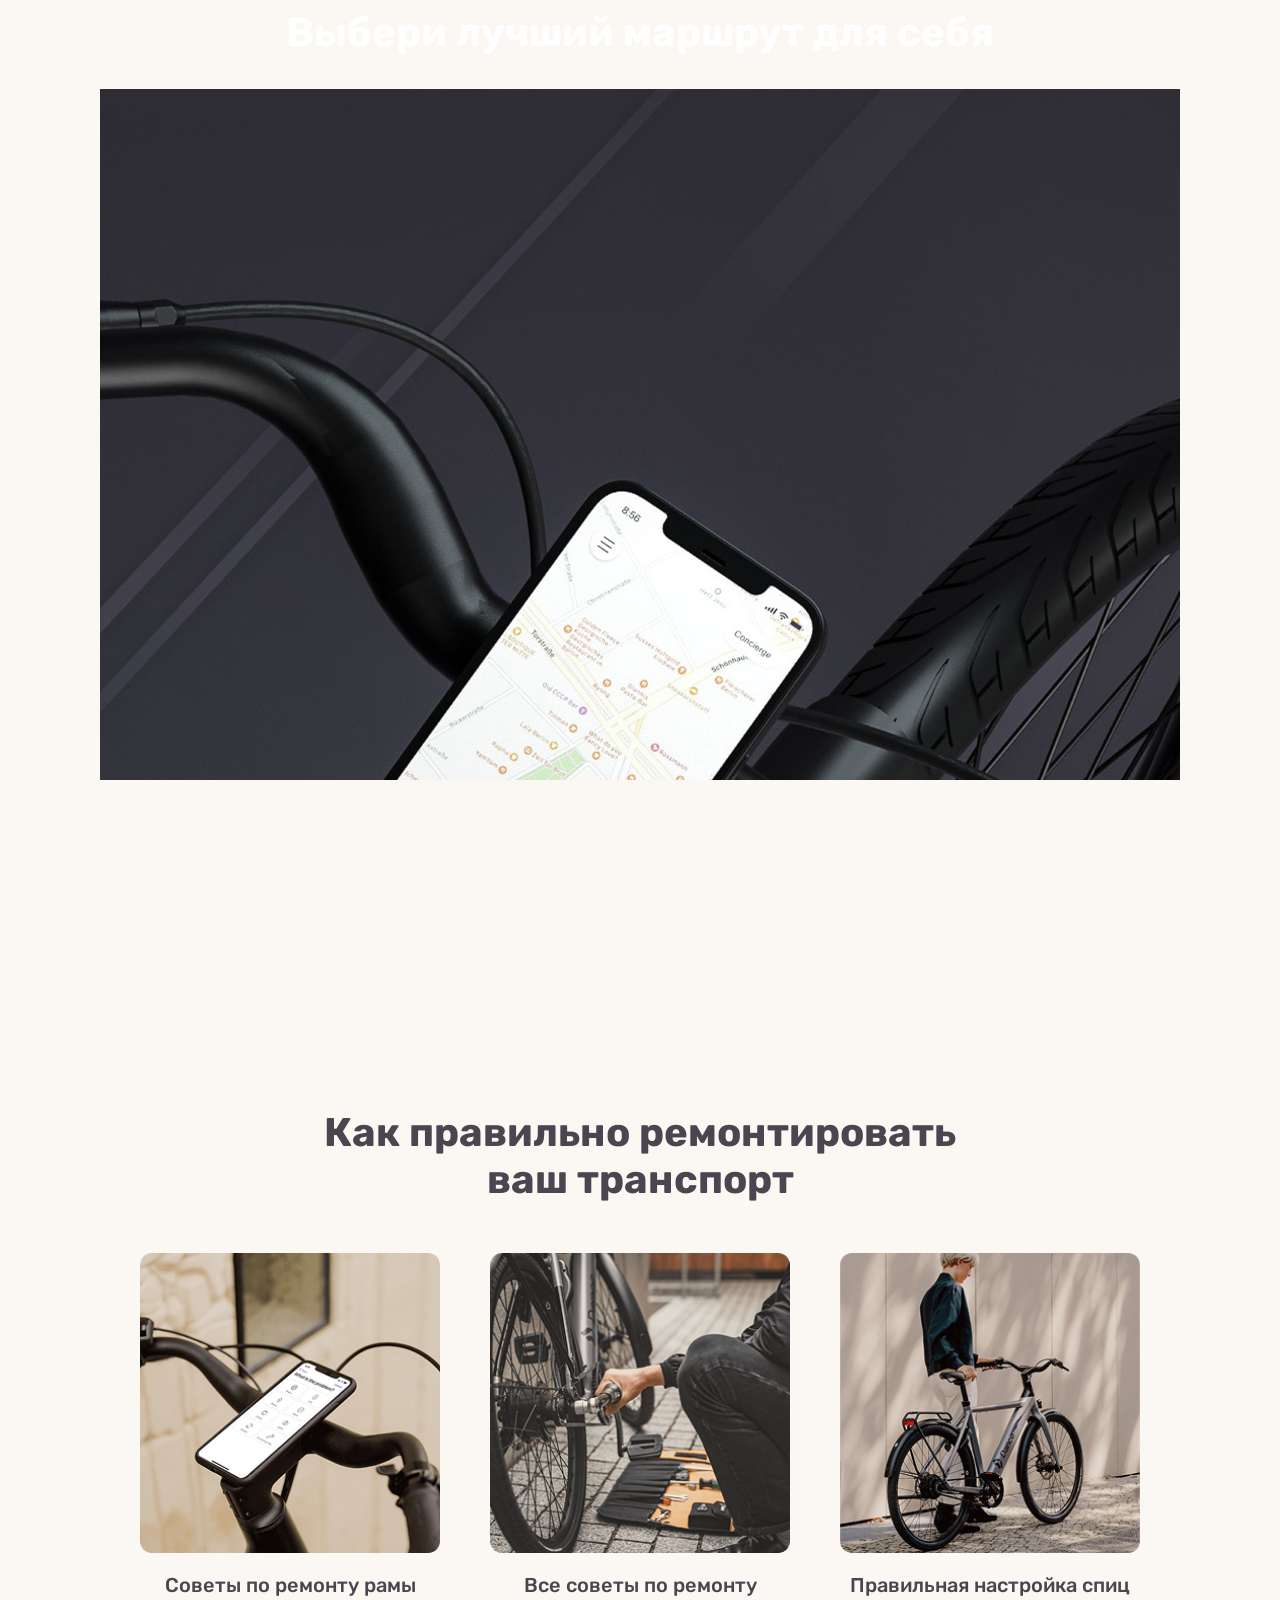
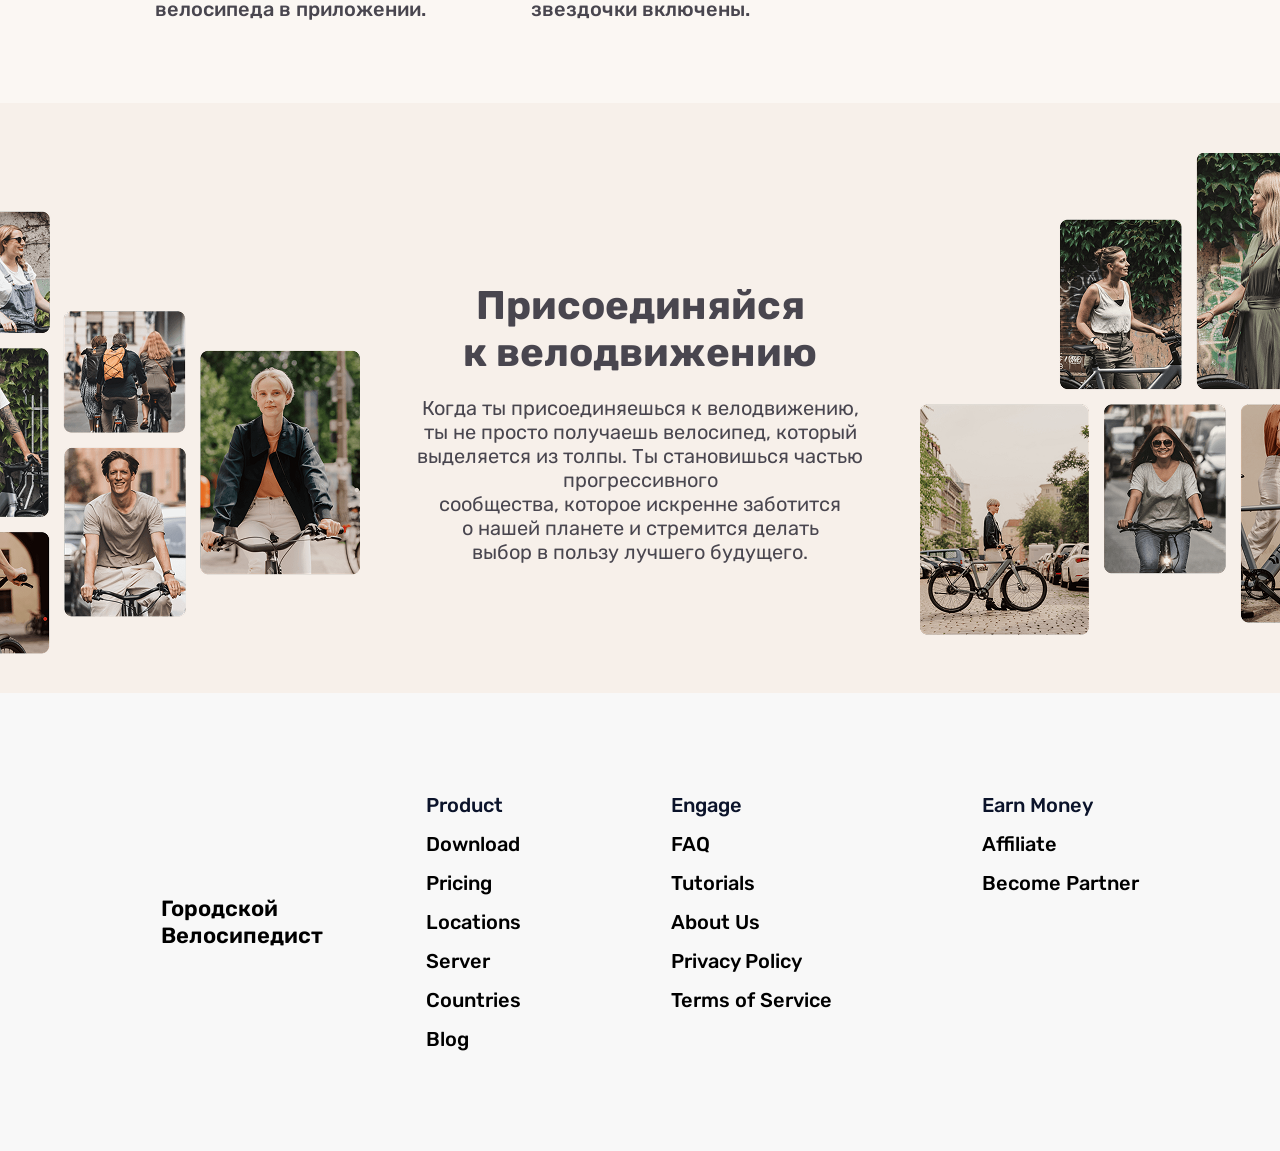
==== commit e5ad8913: "вот такие пироги" ====
--- a/index.html
+++ b/index.html
@@ -143,7 +143,7 @@
                 </div>
                 <div class="linkFooter">
                     <h3 style="color: #0B132A; font-weight: 500;">Engage</h3>
-                    
+
                     <h5><a href="#">FAQ</a></h5>
                     <h5><a href="#">Tutorials</a></h5>
                     <h5><a href="#">About Us</a></h5>
--- a/style.css
+++ b/style.css
@@ -47,7 +47,7 @@
 a {
     text-decoration: none;
     color: #000;
-   
+
 }
 
 .but {
@@ -72,10 +72,9 @@
 
 .infoFirst {
     display: flex;
-
     align-items: center;
     width: 100%;
-    justify-content: space-evenly;
+    justify-content: center;
 }
 
 h1 {
@@ -251,29 +250,30 @@
     gap: 20px;
 }
 
-.repairFB{
-    padding: 50px;
-    display: flex;
-    justify-content: space-between;
-    align-items: center;
-}
-
-.repairFB > img{
+.repairFB {
+    padding: 50px;
+    display: flex;
+    justify-content: space-between;
+    align-items: center;
+}
+
+.repairFB>img {
     width: 600px;
 }
 
-.textTitle{
+.textTitle {
     display: flex;
     gap: 15px;
     flex-direction: column;
-}
-
-.titleRepairCard{
+    align-items: center;
+}
+
+.titleRepairCard {
     font-size: 18px;
     font-weight: 500;
 }
 
-.repairCard{
+.repairCard {
     display: flex;
     flex-direction: column;
     gap: 20px;
@@ -282,7 +282,7 @@
     padding: 20px;
 }
 
-.descriptionInfoRepairCard{
+.descriptionInfoRepairCard {
     display: flex;
     justify-content: center;
     align-items: center;
@@ -292,26 +292,26 @@
     border-radius: 10px;
 }
 
-.infoRepairCard{
-    display: flex;
-    justify-content: space-between;
-}
-
-.upAllRepairCard{
+.infoRepairCard {
+    display: flex;
+    justify-content: space-between;
+}
+
+.upAllRepairCard {
     display: flex;
     justify-content: center;
     gap: 50px;
 }
 
 
-.allRepairCard{
-    display: flex;
-    flex-direction: column;
-    justify-content: center;
-    gap: 20px;
-}
-
-.repairSB{
+.allRepairCard {
+    display: flex;
+    flex-direction: column;
+    justify-content: center;
+    gap: 20px;
+}
+
+.repairSB {
     padding: 50px;
     display: flex;
     flex-direction: column;
@@ -319,7 +319,7 @@
     gap: 50px;
 }
 
-.repairTB{
+.repairTB {
     align-items: center;
     padding: 50px;
     display: flex;
@@ -328,13 +328,115 @@
     gap: 50px;
 }
 
-.repairTB > div > img{
+.repairTB>div>img {
     width: 15%;
 }
 
-.repairTB > div {
-    display: flex;
-    justify-content: center;
-    align-items: center;
-    gap: 20px;
+.repairTB>div {
+    display: flex;
+    justify-content: center;
+    align-items: center;
+    gap: 20px;
+}
+
+.newsFB {
+    padding: 50px;
+    display: flex;
+    justify-content: space-between;
+    align-items: center;
+
+}
+
+.newsSB {
+    padding: 50;
+    display: flex;
+    flex-direction: column;
+    justify-content: center;
+    align-items: center;
+    gap: 15px;
+}
+
+.newsSB>div {
+
+    display: flex;
+    justify-content: space-evenly;
+    width: 100%;
+}
+
+.newsSB>div>img {
+    width: 350px;
+    height: 200px;
+}
+
+.news {
+    display: flex;
+    flex-direction: column;
+    padding: 50px;
+}
+
+.newsCard {
+    margin-top: 20px;
+    width: 400px;
+    display: flex;
+    flex-direction: column;
+    text-align: center;
+    gap: 20px;
+    cursor: pointer;
+    border: 2px solid #000;
+    padding-bottom: 15px;
+}
+
+.newsCard>img {
+    width: 400px;
+}
+
+.newsAllCard {
+    display: flex;
+    justify-content: space-between;
+}
+
+@media (min-width: 992px) and (max-width: 1199px) {
+
+    header {
+        gap: 100px;
+    }
+
+
+    .navBar {
+        justify-content: space-around;
+
+    }
+
+    .firstBlock {
+   
+        width: 100%;
+        height: 700px;
+        display: flex;
+        align-items: center;
+
+    }
+
+    .infoFirst {
+        display: flex;
+        align-items: center;
+        width: 100%;
+        justify-content: space-around;
+    }
+
+    h1 {
+        font-size: 42px;
+        font-weight: 600;
+    }
+
+    .firstBlock>.infoFirst>img {
+        width: 600px;
+        height: 600px;
+    }
+
+    h2 {
+        color: #49464F;
+        font-size: 40px;
+    }
+
+
 }
